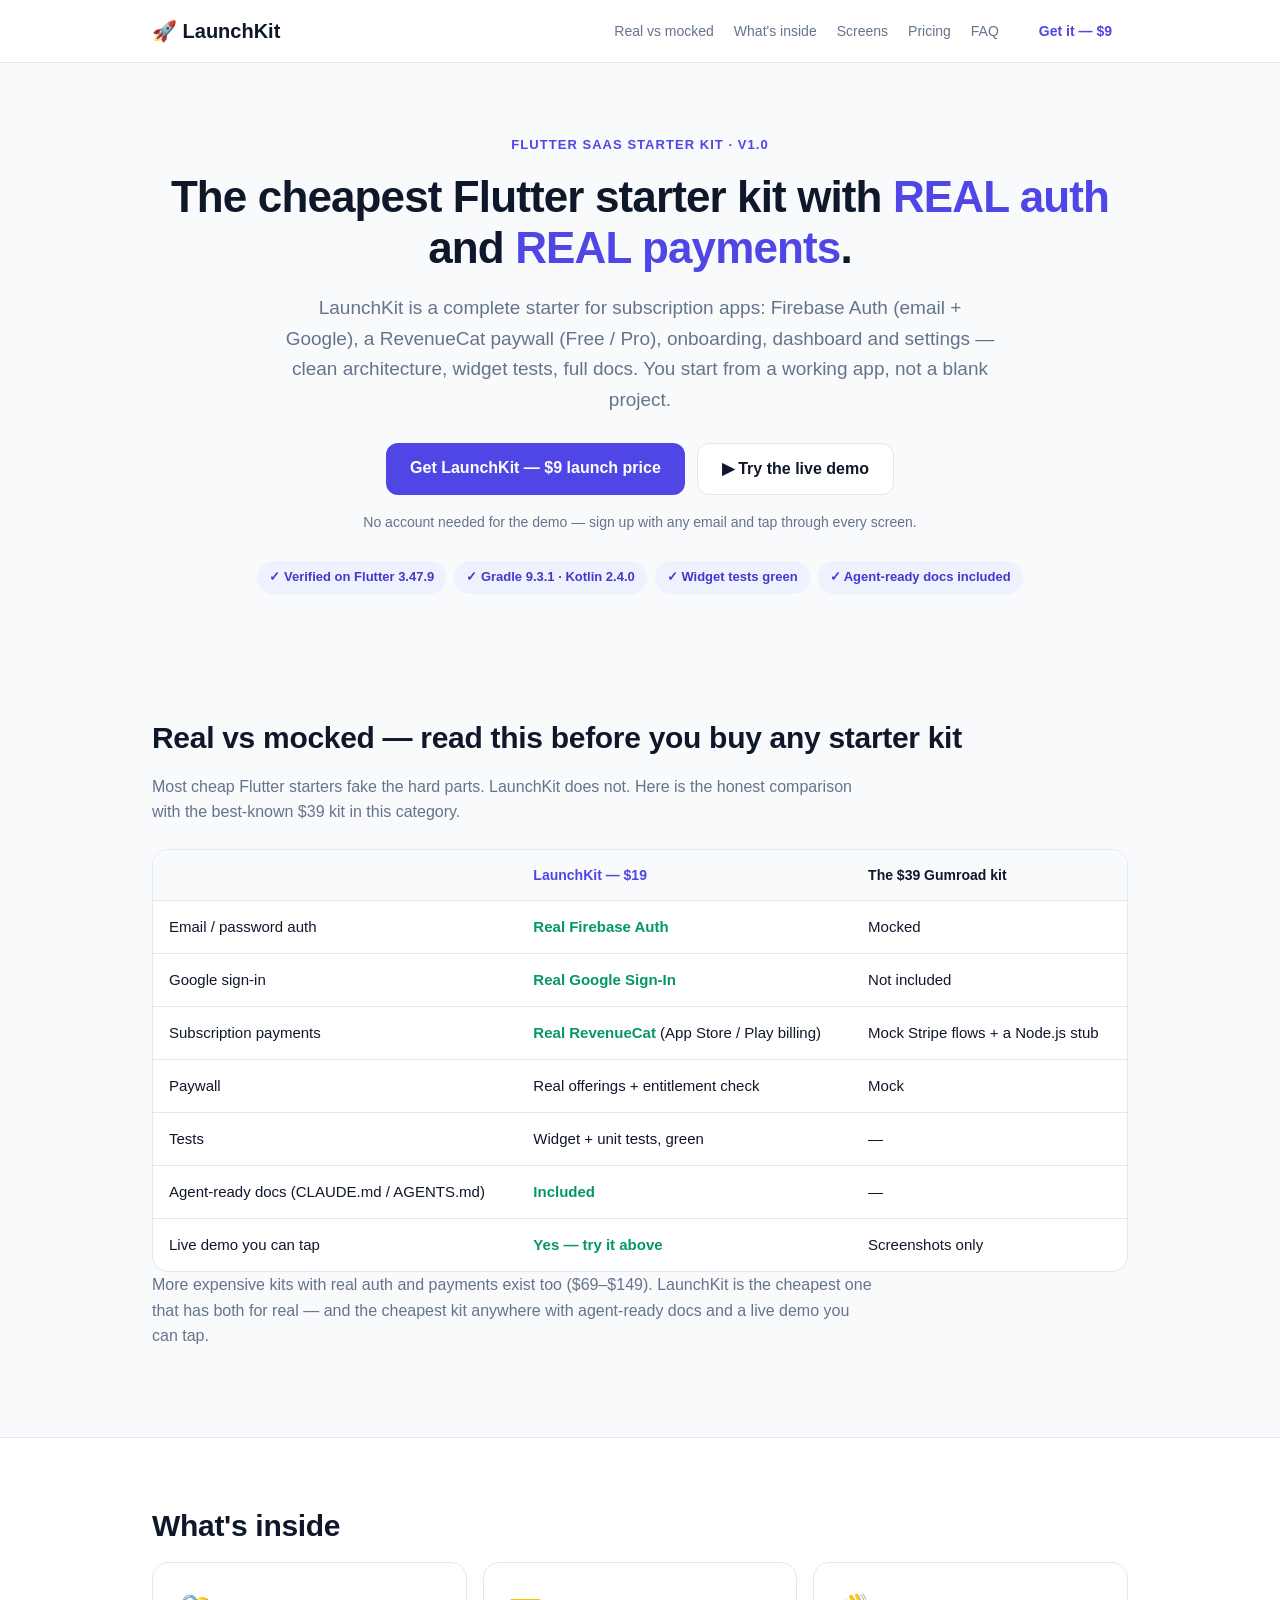
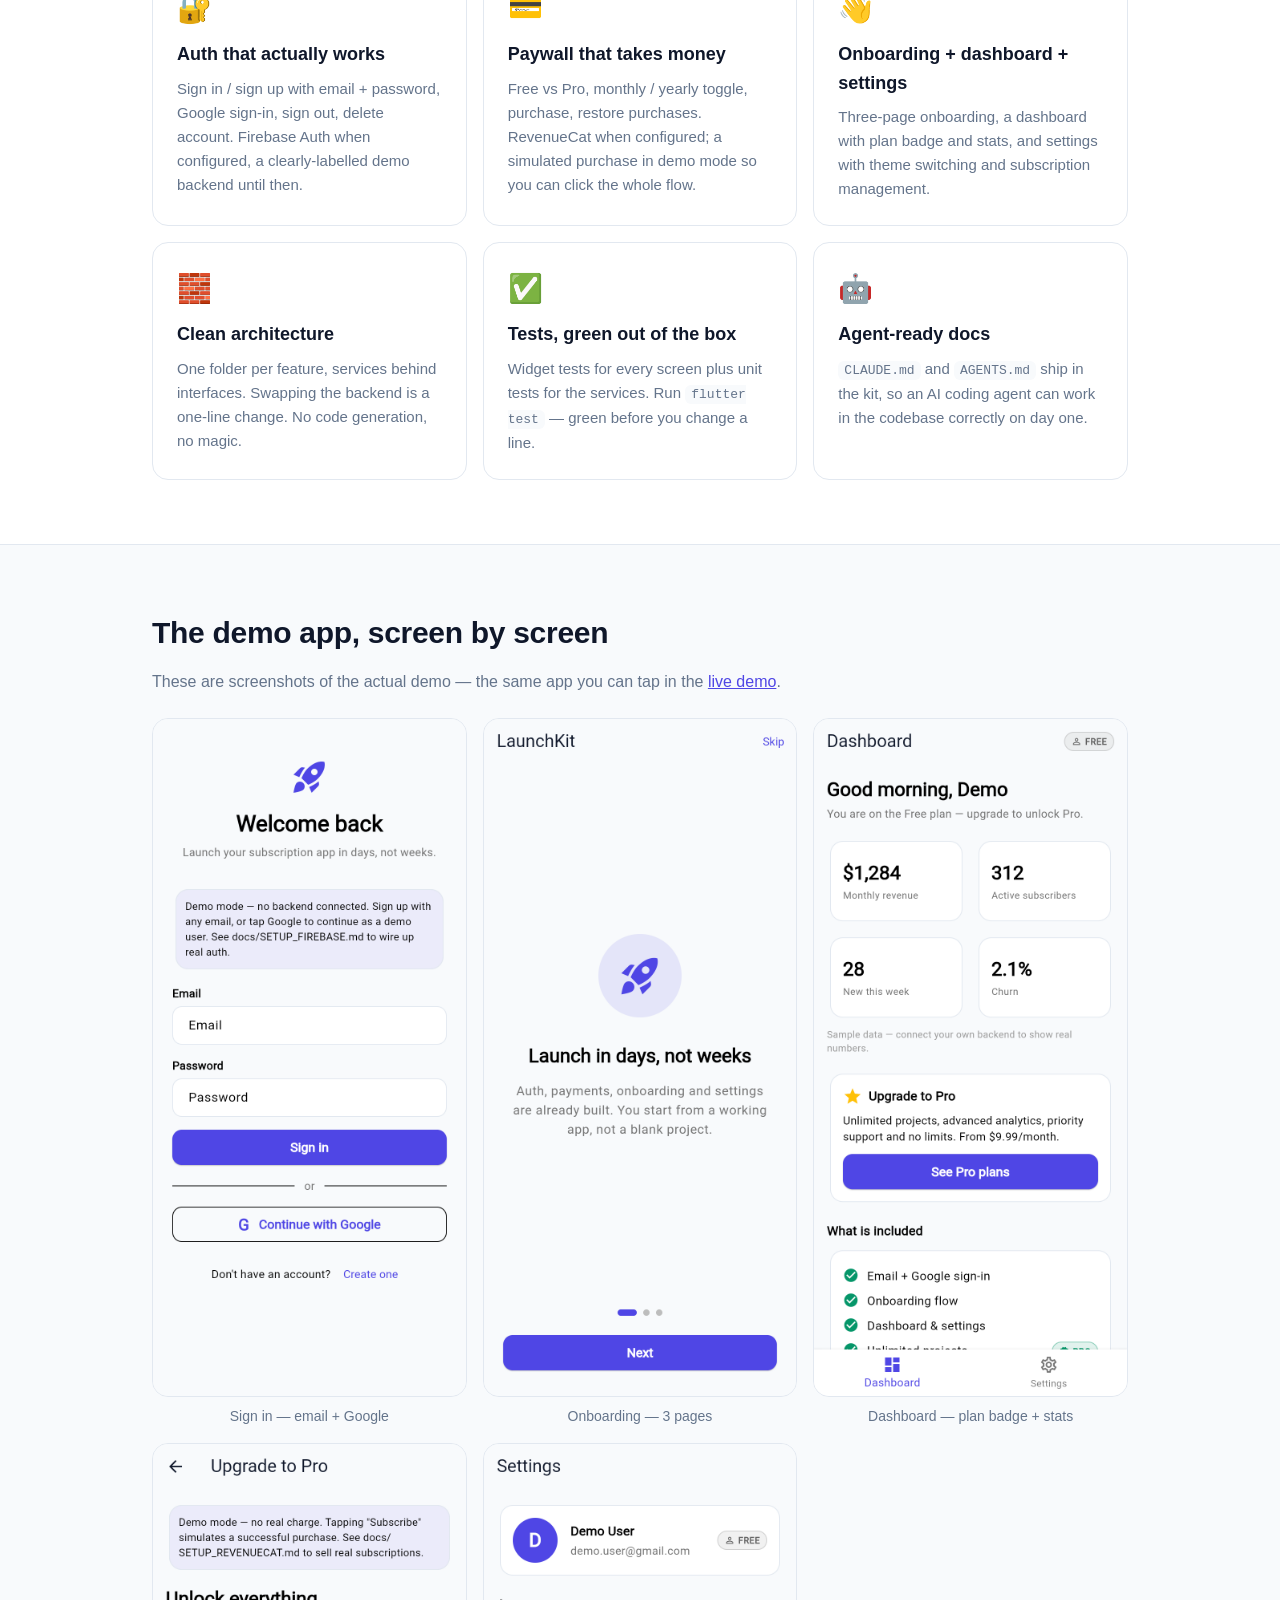
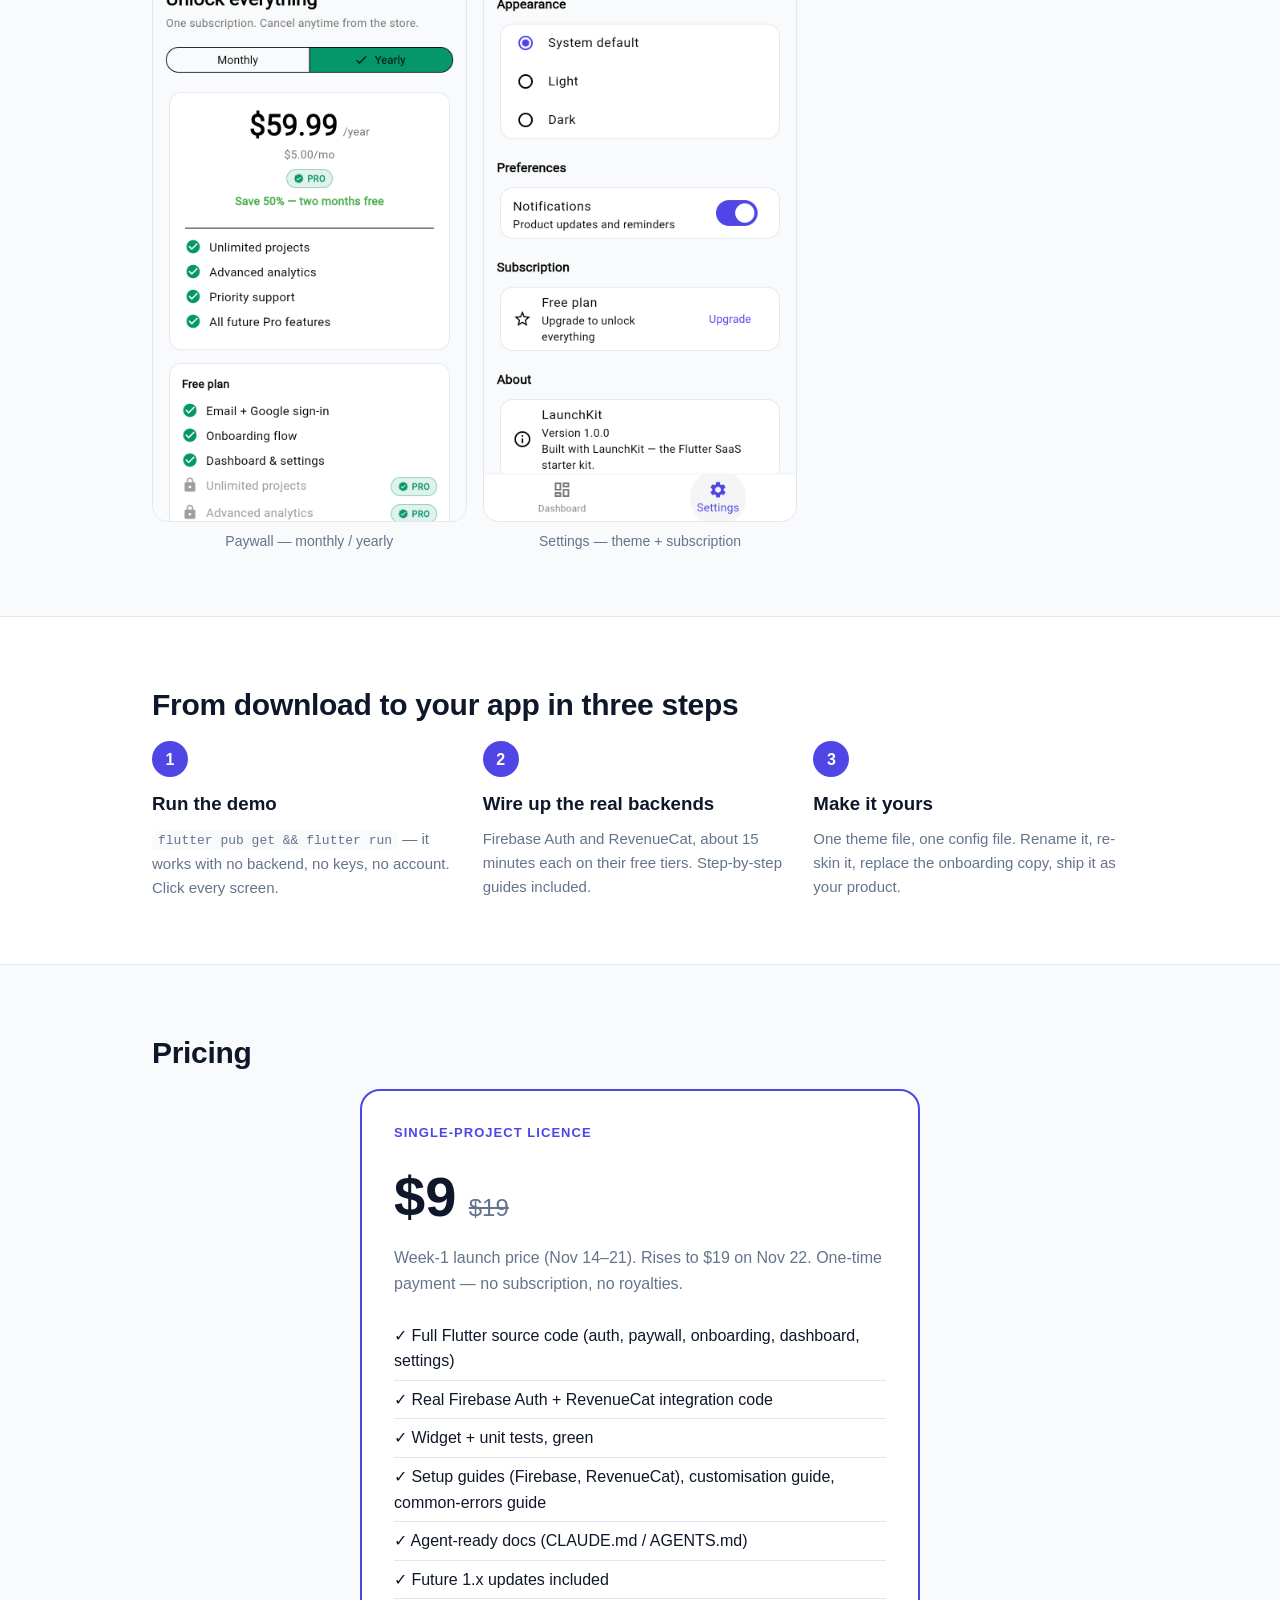
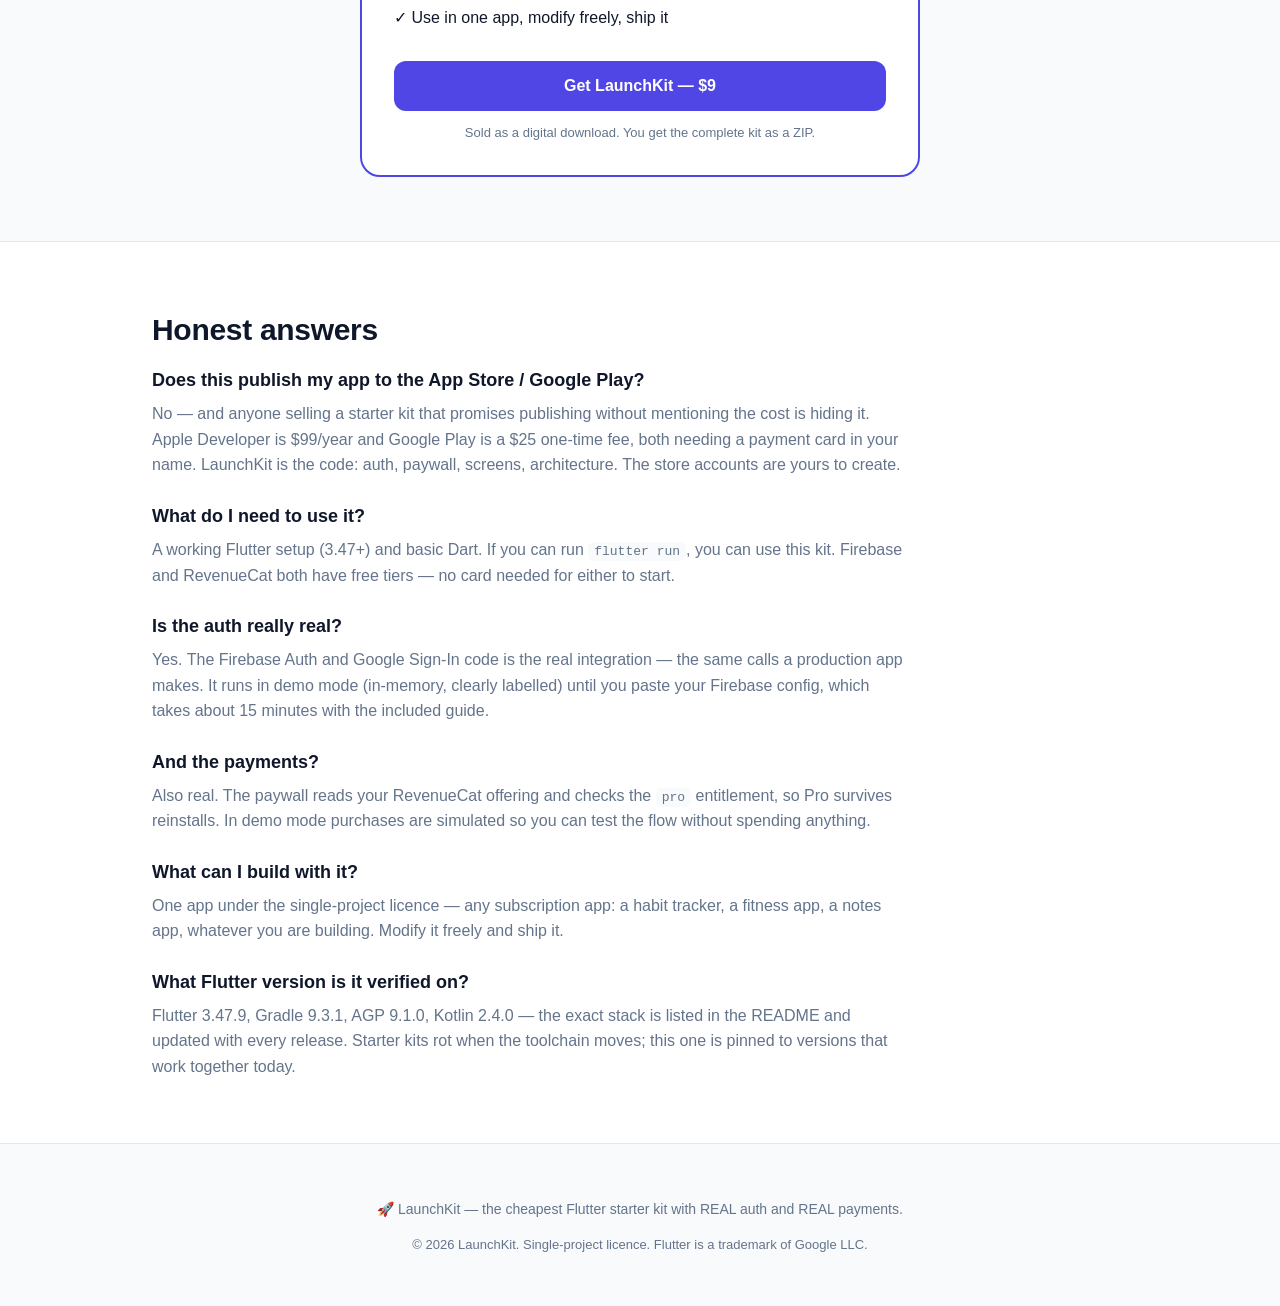
==== index.html @ 532df28a "LaunchKit landing + live web demo (v1.0.0, $9 launch week)" ====
<!DOCTYPE html>
<html lang="en">
<head>
<meta charset="UTF-8">
<meta name="viewport" content="width=device-width, initial-scale=1.0">
<title>LaunchKit — The cheapest Flutter starter kit with REAL auth and REAL payments</title>
<meta name="description" content="LaunchKit is a complete Flutter starter kit for subscription apps: real Firebase Auth, real RevenueCat paywall, onboarding, dashboard, settings. $19 one-time, $9 launch week (Nov 14–21). Try the live demo before you buy.">
<link rel="stylesheet" href="styles.css">
</head>
<body>

<header class="nav">
  <div class="container nav-inner">
    <a class="logo" href="#">🚀 LaunchKit</a>
    <nav>
      <a href="#compare">Real vs mocked</a>
      <a href="#inside">What's inside</a>
      <a href="#screens">Screens</a>
      <a href="#pricing">Pricing</a>
      <a href="#faq">FAQ</a>
    </nav>
    <a class="btn btn-small" href="#pricing">Get it — $9</a>
  </div>
</header>

<section class="hero">
  <div class="container">
    <p class="eyebrow">Flutter SaaS starter kit · v1.0</p>
    <h1>The cheapest Flutter starter kit with <span>REAL auth</span> and <span>REAL payments</span>.</h1>
    <p class="lede">LaunchKit is a complete starter for subscription apps: Firebase Auth
    (email + Google), a RevenueCat paywall (Free / Pro), onboarding, dashboard
    and settings — clean architecture, widget tests, full docs. You start from
    a working app, not a blank project.</p>
    <div class="cta-row">
      <!-- TODO: replace the Buy href with the Payhip product URL once the listing is live (Ron's 10-minute gate). -->
      <a class="btn btn-primary" href="#pricing">Get LaunchKit — $9 launch price</a>
      <a class="btn btn-secondary" href="demo/" target="_blank" rel="noopener">▶ Try the live demo</a>
    </div>
    <p class="hero-note">No account needed for the demo — sign up with any email and tap through every screen.</p>
    <div class="badges">
      <span>✓ Verified on Flutter 3.47.9</span>
      <span>✓ Gradle 9.3.1 · Kotlin 2.4.0</span>
      <span>✓ Widget tests green</span>
      <span>✓ Agent-ready docs included</span>
    </div>
  </div>
</section>

<section id="compare" class="section">
  <div class="container">
    <h2>Real vs mocked — read this before you buy any starter kit</h2>
    <p class="section-sub">Most cheap Flutter starters fake the hard parts. LaunchKit does not.
    Here is the honest comparison with the best-known $39 kit in this category.</p>
    <div class="table-wrap">
      <table>
        <thead>
          <tr><th></th><th>LaunchKit — $19</th><th>The $39 Gumroad kit</th></tr>
        </thead>
        <tbody>
          <tr><td>Email / password auth</td><td><strong>Real Firebase Auth</strong></td><td>Mocked</td></tr>
          <tr><td>Google sign-in</td><td><strong>Real Google Sign-In</strong></td><td>Not included</td></tr>
          <tr><td>Subscription payments</td><td><strong>Real RevenueCat</strong> (App Store / Play billing)</td><td>Mock Stripe flows + a Node.js stub</td></tr>
          <tr><td>Paywall</td><td>Real offerings + entitlement check</td><td>Mock</td></tr>
          <tr><td>Tests</td><td>Widget + unit tests, green</td><td>—</td></tr>
          <tr><td>Agent-ready docs (CLAUDE.md / AGENTS.md)</td><td><strong>Included</strong></td><td>—</td></tr>
          <tr><td>Live demo you can tap</td><td><strong>Yes — try it above</strong></td><td>Screenshots only</td></tr>
        </tbody>
      </table>
    </div>
    <p class="section-sub">More expensive kits with real auth and payments exist too ($69–$149).
    LaunchKit is the cheapest one that has both for real — and the cheapest
    kit anywhere with agent-ready docs and a live demo you can tap.</p>
  </div>
</section>

<section id="inside" class="section section-alt">
  <div class="container">
    <h2>What's inside</h2>
    <div class="grid">
      <div class="card">
        <div class="card-icon">🔐</div>
        <h3>Auth that actually works</h3>
        <p>Sign in / sign up with email + password, Google sign-in, sign out,
        delete account. Firebase Auth when configured, a clearly-labelled demo
        backend until then.</p>
      </div>
      <div class="card">
        <div class="card-icon">💳</div>
        <h3>Paywall that takes money</h3>
        <p>Free vs Pro, monthly / yearly toggle, purchase, restore purchases.
        RevenueCat when configured; a simulated purchase in demo mode so you
        can click the whole flow.</p>
      </div>
      <div class="card">
        <div class="card-icon">👋</div>
        <h3>Onboarding + dashboard + settings</h3>
        <p>Three-page onboarding, a dashboard with plan badge and stats, and
        settings with theme switching and subscription management.</p>
      </div>
      <div class="card">
        <div class="card-icon">🧱</div>
        <h3>Clean architecture</h3>
        <p>One folder per feature, services behind interfaces. Swapping the
        backend is a one-line change. No code generation, no magic.</p>
      </div>
      <div class="card">
        <div class="card-icon">✅</div>
        <h3>Tests, green out of the box</h3>
        <p>Widget tests for every screen plus unit tests for the services.
        Run <code>flutter test</code> — green before you change a line.</p>
      </div>
      <div class="card">
        <div class="card-icon">🤖</div>
        <h3>Agent-ready docs</h3>
        <p><code>CLAUDE.md</code> and <code>AGENTS.md</code> ship in the kit,
        so an AI coding agent can work in the codebase correctly on day one.</p>
      </div>
    </div>
  </div>
</section>

<section id="screens" class="section">
  <div class="container">
    <h2>The demo app, screen by screen</h2>
    <p class="section-sub">These are screenshots of the actual demo — the same app you can
    tap in the <a href="demo/" target="_blank" rel="noopener">live demo</a>.</p>
    <div class="shots">
      <figure>
        <img src="assets/shot-signin.png" alt="Sign-in screen">
        <figcaption>Sign in — email + Google</figcaption>
      </figure>
      <figure>
        <img src="assets/shot-onboarding.png" alt="Onboarding screen">
        <figcaption>Onboarding — 3 pages</figcaption>
      </figure>
      <figure>
        <img src="assets/shot-dashboard.png" alt="Dashboard screen">
        <figcaption>Dashboard — plan badge + stats</figcaption>
      </figure>
      <figure>
        <img src="assets/shot-paywall.png" alt="Paywall screen">
        <figcaption>Paywall — monthly / yearly</figcaption>
      </figure>
      <figure>
        <img src="assets/shot-settings.png" alt="Settings screen">
        <figcaption>Settings — theme + subscription</figcaption>
      </figure>
    </div>
  </div>
</section>

<section class="section section-alt">
  <div class="container">
    <h2>From download to your app in three steps</h2>
    <div class="steps">
      <div class="step"><span class="step-num">1</span><h3>Run the demo</h3>
        <p><code>flutter pub get && flutter run</code> — it works with no
        backend, no keys, no account. Click every screen.</p></div>
      <div class="step"><span class="step-num">2</span><h3>Wire up the real backends</h3>
        <p>Firebase Auth and RevenueCat, about 15 minutes each on their free
        tiers. Step-by-step guides included.</p></div>
      <div class="step"><span class="step-num">3</span><h3>Make it yours</h3>
        <p>One theme file, one config file. Rename it, re-skin it, replace
        the onboarding copy, ship it as your product.</p></div>
    </div>
  </div>
</section>

<section id="pricing" class="section">
  <div class="container">
    <h2>Pricing</h2>
    <div class="price-card">
      <p class="price-eyebrow">Single-project licence</p>
      <p class="price"><span class="price-now">$9</span> <span class="price-was">$19</span></p>
      <p class="price-note">Week-1 launch price (Nov 14–21). Rises to $19 on Nov 22. One-time payment — no subscription, no royalties.</p>
      <ul>
        <li>✓ Full Flutter source code (auth, paywall, onboarding, dashboard, settings)</li>
        <li>✓ Real Firebase Auth + RevenueCat integration code</li>
        <li>✓ Widget + unit tests, green</li>
        <li>✓ Setup guides (Firebase, RevenueCat), customisation guide, common-errors guide</li>
        <li>✓ Agent-ready docs (CLAUDE.md / AGENTS.md)</li>
        <li>✓ Future 1.x updates included</li>
        <li>✓ Use in one app, modify freely, ship it</li>
      </ul>
      <!-- TODO: replace the Buy href with the Payhip product URL once the listing is live. -->
      <a class="btn btn-primary btn-block" href="#">Get LaunchKit — $9</a>
      <p class="price-fine">Sold as a digital download. You get the complete kit as a ZIP.</p>
    </div>
  </div>
</section>

<section id="faq" class="section section-alt">
  <div class="container">
    <h2>Honest answers</h2>
    <div class="faq">
      <h3>Does this publish my app to the App Store / Google Play?</h3>
      <p>No — and anyone selling a starter kit that promises publishing without
      mentioning the cost is hiding it. Apple Developer is $99/year and Google
      Play is a $25 one-time fee, both needing a payment card in your name.
      LaunchKit is the code: auth, paywall, screens, architecture. The store
      accounts are yours to create.</p>
      <h3>What do I need to use it?</h3>
      <p>A working Flutter setup (3.47+) and basic Dart. If you can run
      <code>flutter run</code>, you can use this kit. Firebase and RevenueCat
      both have free tiers — no card needed for either to start.</p>
      <h3>Is the auth really real?</h3>
      <p>Yes. The Firebase Auth and Google Sign-In code is the real
      integration — the same calls a production app makes. It runs in demo
      mode (in-memory, clearly labelled) until you paste your Firebase config,
      which takes about 15 minutes with the included guide.</p>
      <h3>And the payments?</h3>
      <p>Also real. The paywall reads your RevenueCat offering and checks the
      <code>pro</code> entitlement, so Pro survives reinstalls. In demo mode
      purchases are simulated so you can test the flow without spending anything.</p>
      <h3>What can I build with it?</h3>
      <p>One app under the single-project licence — any subscription app:
      a habit tracker, a fitness app, a notes app, whatever you are building.
      Modify it freely and ship it.</p>
      <h3>What Flutter version is it verified on?</h3>
      <p>Flutter 3.47.9, Gradle 9.3.1, AGP 9.1.0, Kotlin 2.4.0 — the exact
      stack is listed in the README and updated with every release. Starter
      kits rot when the toolchain moves; this one is pinned to versions that
      work together today.</p>
    </div>
  </div>
</section>

<footer>
  <div class="container">
    <p>🚀 LaunchKit — the cheapest Flutter starter kit with REAL auth and REAL payments.</p>
    <p class="fine">© 2026 LaunchKit. Single-project licence. Flutter is a trademark of Google LLC.</p>
  </div>
</footer>

</body>
</html>
---- styles.css ----
/* LaunchKit landing page — same brand as the kit: indigo #4F46E5 on light #F8FAFC. */
:root {
  --brand: #4f46e5;
  --brand-dark: #4338ca;
  --ink: #0f172a;
  --muted: #64748b;
  --bg: #f8fafc;
  --card: #ffffff;
  --line: #e2e8f0;
  --green: #059669;
}

* { box-sizing: border-box; }

body {
  margin: 0;
  font-family: -apple-system, BlinkMacSystemFont, "Segoe UI", Roboto, Helvetica, Arial, sans-serif;
  color: var(--ink);
  background: var(--bg);
  line-height: 1.6;
}

.container { max-width: 1024px; margin: 0 auto; padding: 0 24px; }

a { color: var(--brand); }

/* Nav */
.nav {
  position: sticky; top: 0; z-index: 10;
  background: rgba(255, 255, 255, 0.95);
  border-bottom: 1px solid var(--line);
  backdrop-filter: blur(6px);
}
.nav-inner {
  display: flex; align-items: center; gap: 24px;
  padding-top: 12px; padding-bottom: 12px;
}
.logo { font-size: 20px; font-weight: 800; color: var(--ink); text-decoration: none; }
.nav nav { display: flex; gap: 20px; margin-left: auto; }
.nav nav a { color: var(--muted); text-decoration: none; font-size: 14px; }
.nav nav a:hover { color: var(--ink); }
@media (max-width: 720px) { .nav nav { display: none; } }

/* Buttons */
.btn {
  display: inline-block;
  padding: 12px 24px;
  border-radius: 12px;
  font-weight: 600;
  font-size: 16px;
  text-decoration: none;
  text-align: center;
}
.btn-small { padding: 8px 16px; font-size: 14px; }
.btn-primary { background: var(--brand); color: #fff; }
.btn-primary:hover { background: var(--brand-dark); }
.btn-secondary { background: #fff; color: var(--ink); border: 1px solid var(--line); }
.btn-secondary:hover { border-color: var(--brand); }
.btn-block { display: block; width: 100%; }

/* Hero */
.hero { padding: 72px 0 56px; text-align: center; }
.eyebrow {
  color: var(--brand); font-weight: 700; letter-spacing: 0.08em;
  text-transform: uppercase; font-size: 13px; margin: 0 0 16px;
}
.hero h1 { font-size: 44px; line-height: 1.15; margin: 0 0 20px; letter-spacing: -0.02em; }
.hero h1 span { color: var(--brand); }
.lede { font-size: 19px; color: var(--muted); max-width: 720px; margin: 0 auto 28px; }
.cta-row { display: flex; gap: 12px; justify-content: center; flex-wrap: wrap; }
.hero-note { font-size: 14px; color: var(--muted); margin: 16px 0 0; }
.badges { display: flex; gap: 8px; justify-content: center; flex-wrap: wrap; margin-top: 28px; }
.badges span {
  background: #eef2ff; color: var(--brand-dark);
  font-size: 13px; font-weight: 600;
  padding: 6px 12px; border-radius: 999px;
}
@media (max-width: 720px) { .hero h1 { font-size: 32px; } }

/* Sections */
.section { padding: 64px 0; }
.section-alt { background: #fff; border-top: 1px solid var(--line); border-bottom: 1px solid var(--line); }
.section h2 { font-size: 30px; margin: 0 0 12px; letter-spacing: -0.01em; }
.section-sub { color: var(--muted); max-width: 720px; margin: 0 0 24px; }

/* Comparison table */
.table-wrap { overflow-x: auto; border: 1px solid var(--line); border-radius: 16px; background: #fff; }
table { width: 100%; border-collapse: collapse; font-size: 15px; }
th, td { padding: 14px 16px; text-align: left; border-bottom: 1px solid var(--line); }
thead th { background: var(--bg); font-size: 14px; }
thead th:nth-child(2) { color: var(--brand); }
tbody tr:last-child td { border-bottom: none; }
td strong { color: var(--green); }

/* Feature grid */
.grid { display: grid; grid-template-columns: repeat(3, 1fr); gap: 16px; }
@media (max-width: 720px) { .grid { grid-template-columns: 1fr; } }
.card {
  background: var(--card); border: 1px solid var(--line);
  border-radius: 16px; padding: 24px;
}
.card-icon { font-size: 28px; margin-bottom: 8px; }
.card h3 { margin: 0 0 8px; font-size: 18px; }
.card p { margin: 0; color: var(--muted); font-size: 15px; }
.card code { background: var(--bg); padding: 2px 6px; border-radius: 6px; font-size: 13px; }

/* Screenshots */
.shots {
  display: grid; grid-template-columns: repeat(auto-fill, minmax(280px, 1fr));
  gap: 16px;
}
.shots figure { margin: 0; }
.shots img {
  width: 100%; border: 1px solid var(--line); border-radius: 16px;
  display: block; background: #fff;
}
.shots figcaption { text-align: center; color: var(--muted); font-size: 14px; margin-top: 8px; }

/* Steps */
.steps { display: grid; grid-template-columns: repeat(3, 1fr); gap: 16px; }
@media (max-width: 720px) { .steps { grid-template-columns: 1fr; } }
.step-num {
  display: inline-flex; align-items: center; justify-content: center;
  width: 36px; height: 36px; border-radius: 50%;
  background: var(--brand); color: #fff; font-weight: 700; margin-bottom: 12px;
}
.step h3 { margin: 0 0 8px; }
.step p { margin: 0; color: var(--muted); font-size: 15px; }
.step code { background: var(--bg); padding: 2px 6px; border-radius: 6px; font-size: 13px; }

/* Pricing */
.price-card {
  max-width: 560px; margin: 0 auto;
  background: #fff; border: 2px solid var(--brand);
  border-radius: 20px; padding: 32px;
}
.price-eyebrow { color: var(--brand); font-weight: 700; text-transform: uppercase; font-size: 13px; letter-spacing: 0.08em; margin: 0; }
.price { margin: 8px 0 4px; }
.price-now { font-size: 56px; font-weight: 800; }
.price-was { font-size: 24px; color: var(--muted); text-decoration: line-through; margin-left: 8px; }
.price-note { color: var(--muted); margin: 0 0 20px; }
.price-card ul { list-style: none; padding: 0; margin: 0 0 24px; }
.price-card li { padding: 6px 0; border-bottom: 1px solid var(--line); }
.price-card li:last-child { border-bottom: none; }
.price-fine { text-align: center; color: var(--muted); font-size: 13px; margin: 12px 0 0; }

/* FAQ */
.faq { max-width: 760px; }
.faq h3 { margin: 24px 0 6px; font-size: 18px; }
.faq h3:first-child { margin-top: 0; }
.faq p { margin: 0; color: var(--muted); }
.faq code { background: var(--bg); padding: 2px 6px; border-radius: 6px; font-size: 13px; }

/* Footer */
footer { padding: 40px 0; text-align: center; color: var(--muted); font-size: 14px; }
footer .fine { font-size: 13px; }
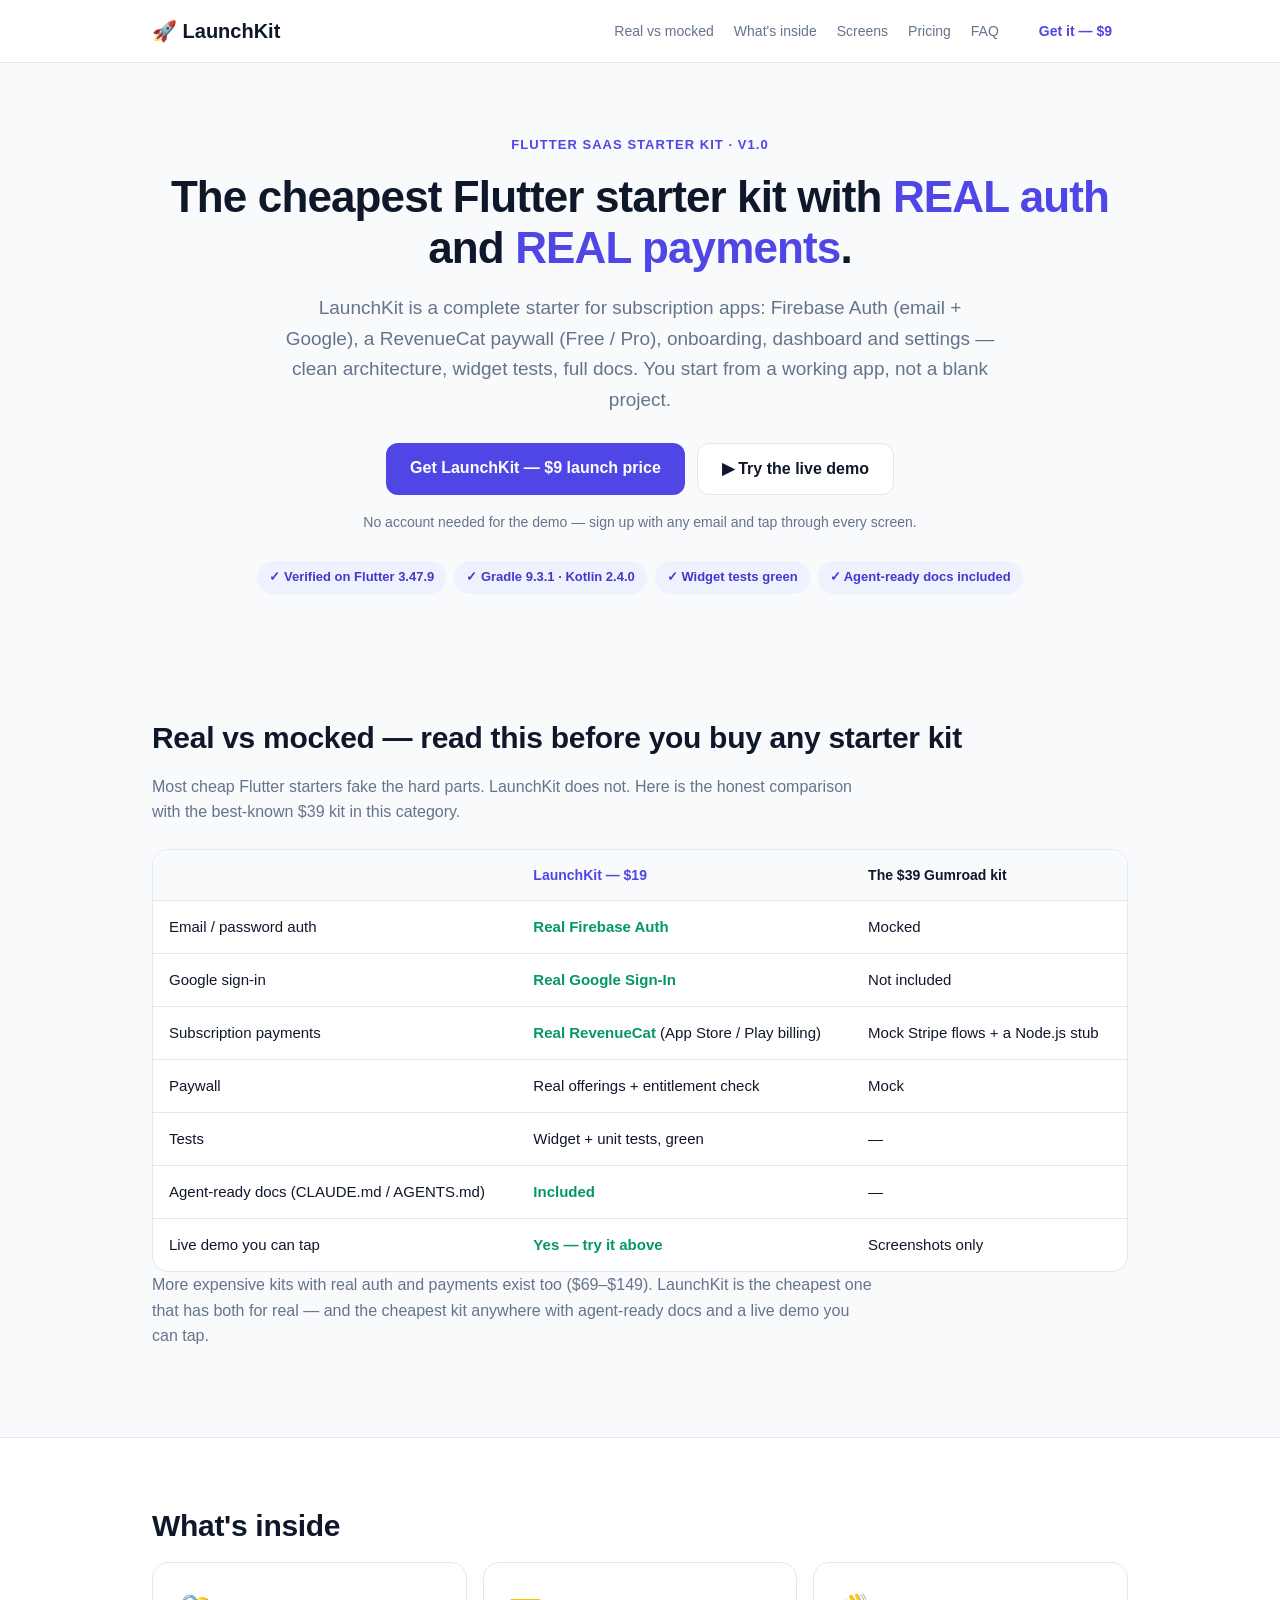
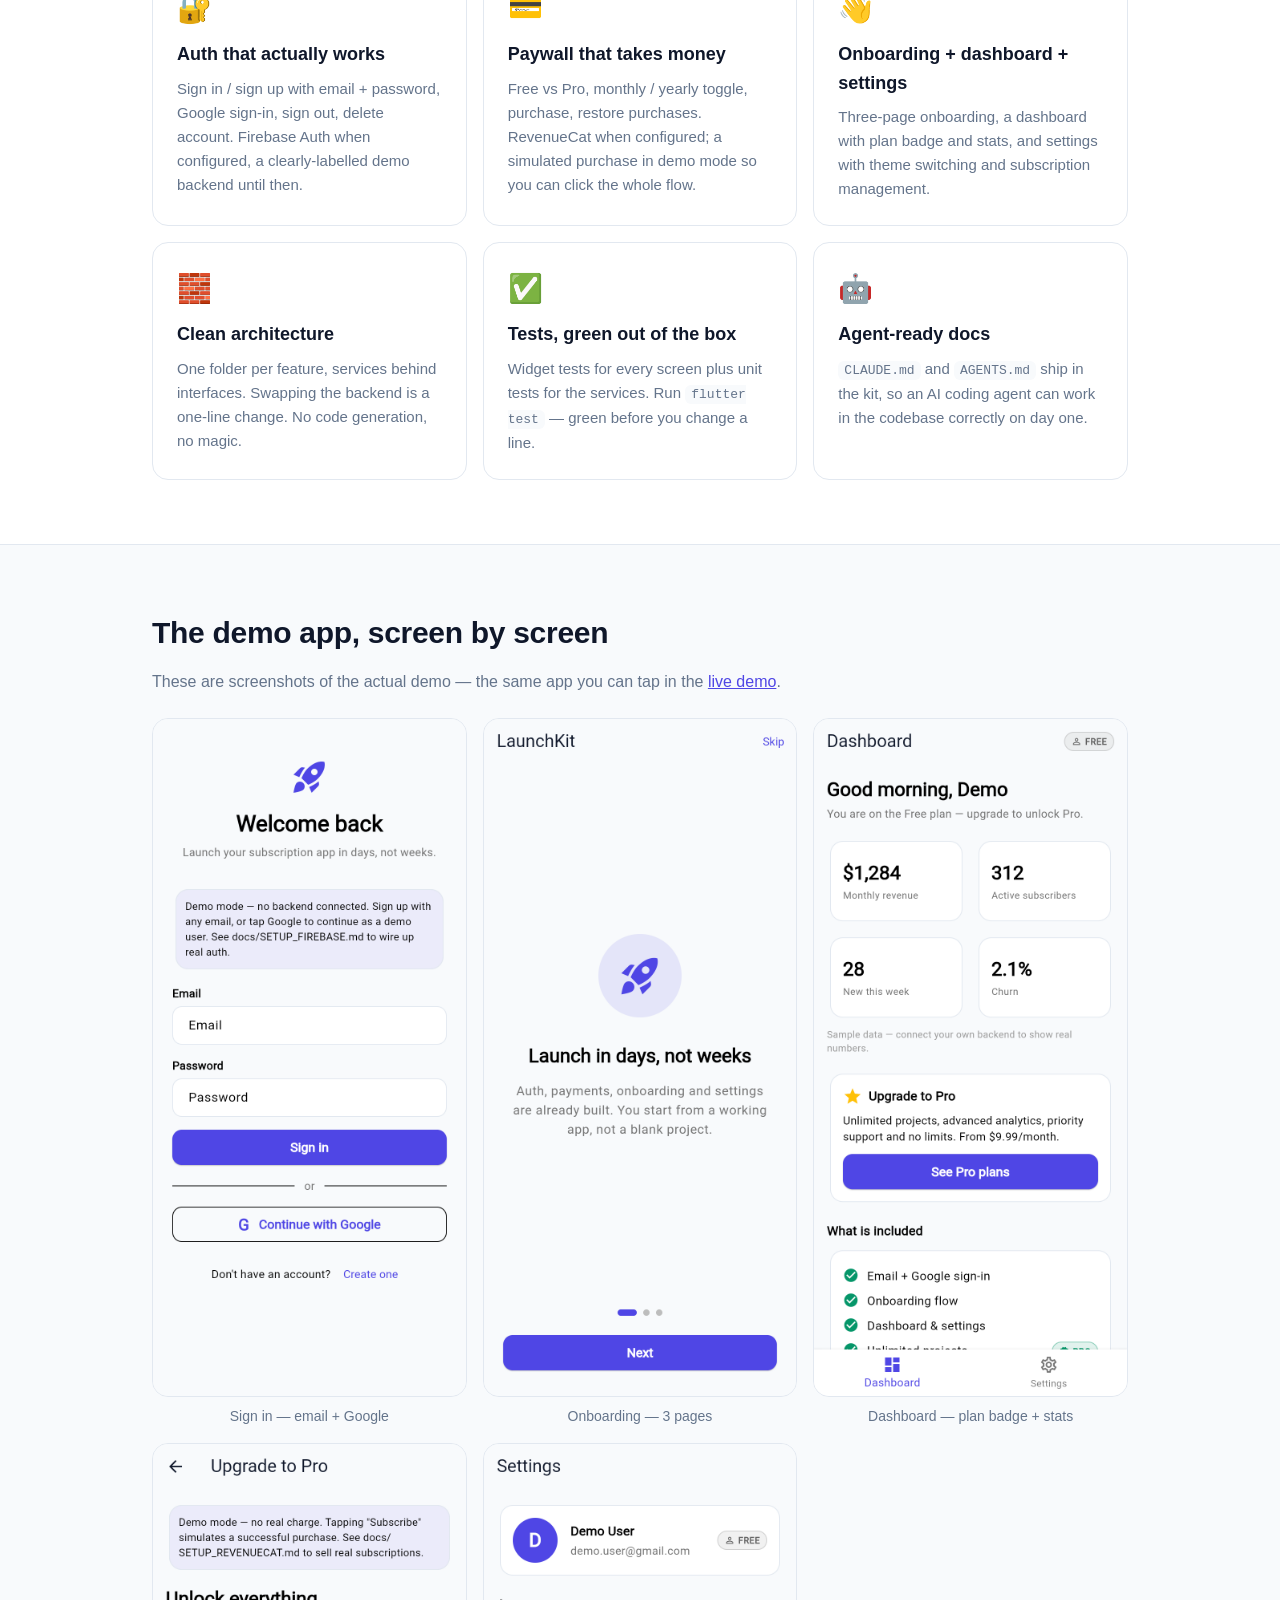
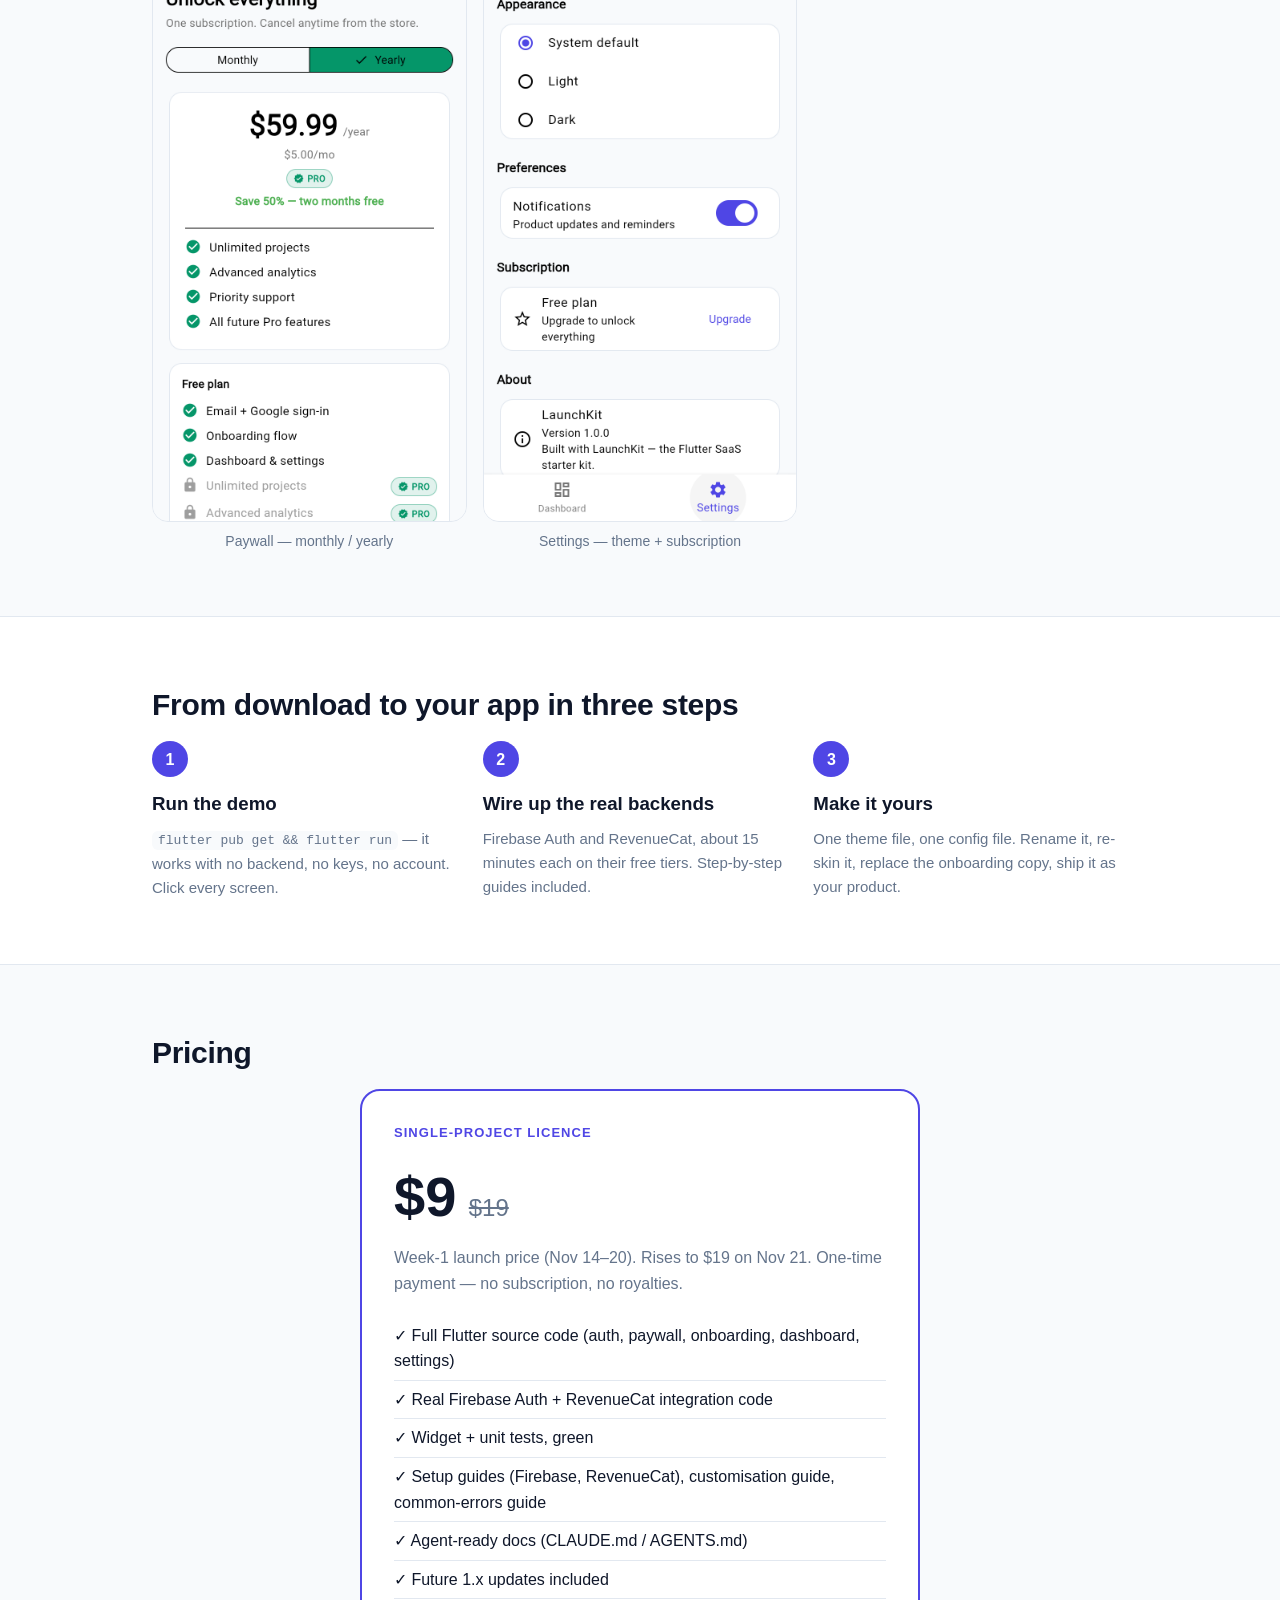
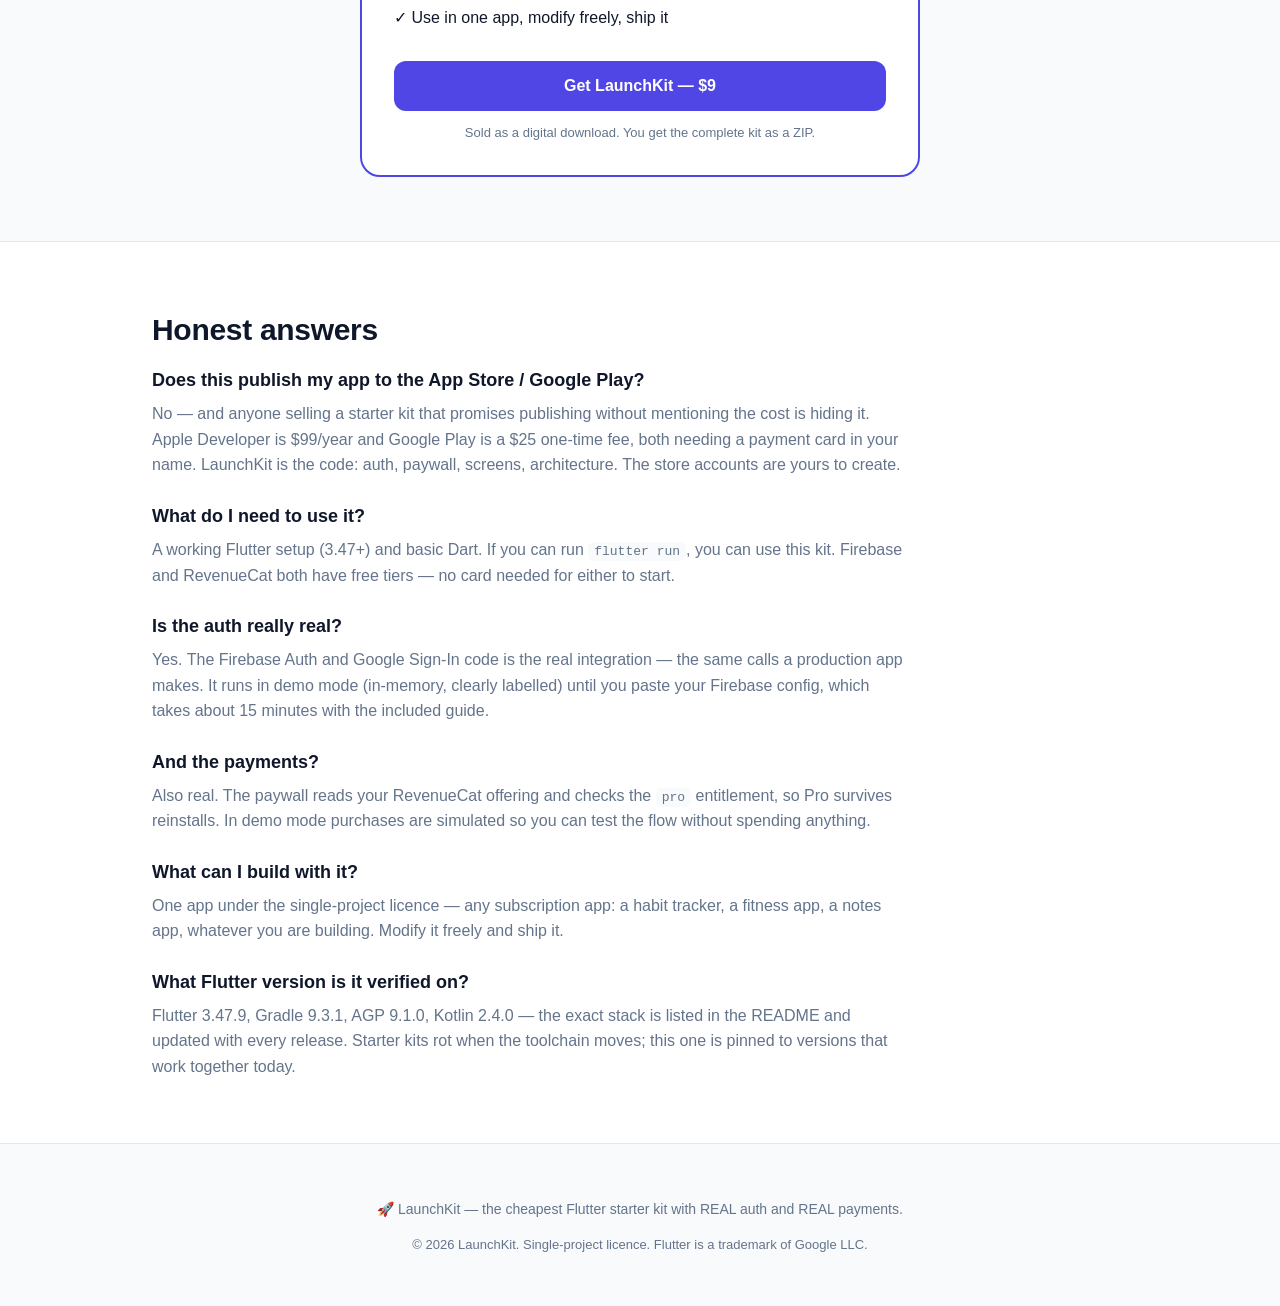
==== commit 02c5eb95: "Fix price-rise date: Nov 21 (was Nov 22) to match launch plan" ====
--- a/index.html
+++ b/index.html
@@ -172,7 +172,7 @@
     <div class="price-card">
       <p class="price-eyebrow">Single-project licence</p>
       <p class="price"><span class="price-now">$9</span> <span class="price-was">$19</span></p>
-      <p class="price-note">Week-1 launch price (Nov 14–21). Rises to $19 on Nov 22. One-time payment — no subscription, no royalties.</p>
+      <p class="price-note">Week-1 launch price (Nov 14–20). Rises to $19 on Nov 21. One-time payment — no subscription, no royalties.</p>
       <ul>
         <li>✓ Full Flutter source code (auth, paywall, onboarding, dashboard, settings)</li>
         <li>✓ Real Firebase Auth + RevenueCat integration code</li>
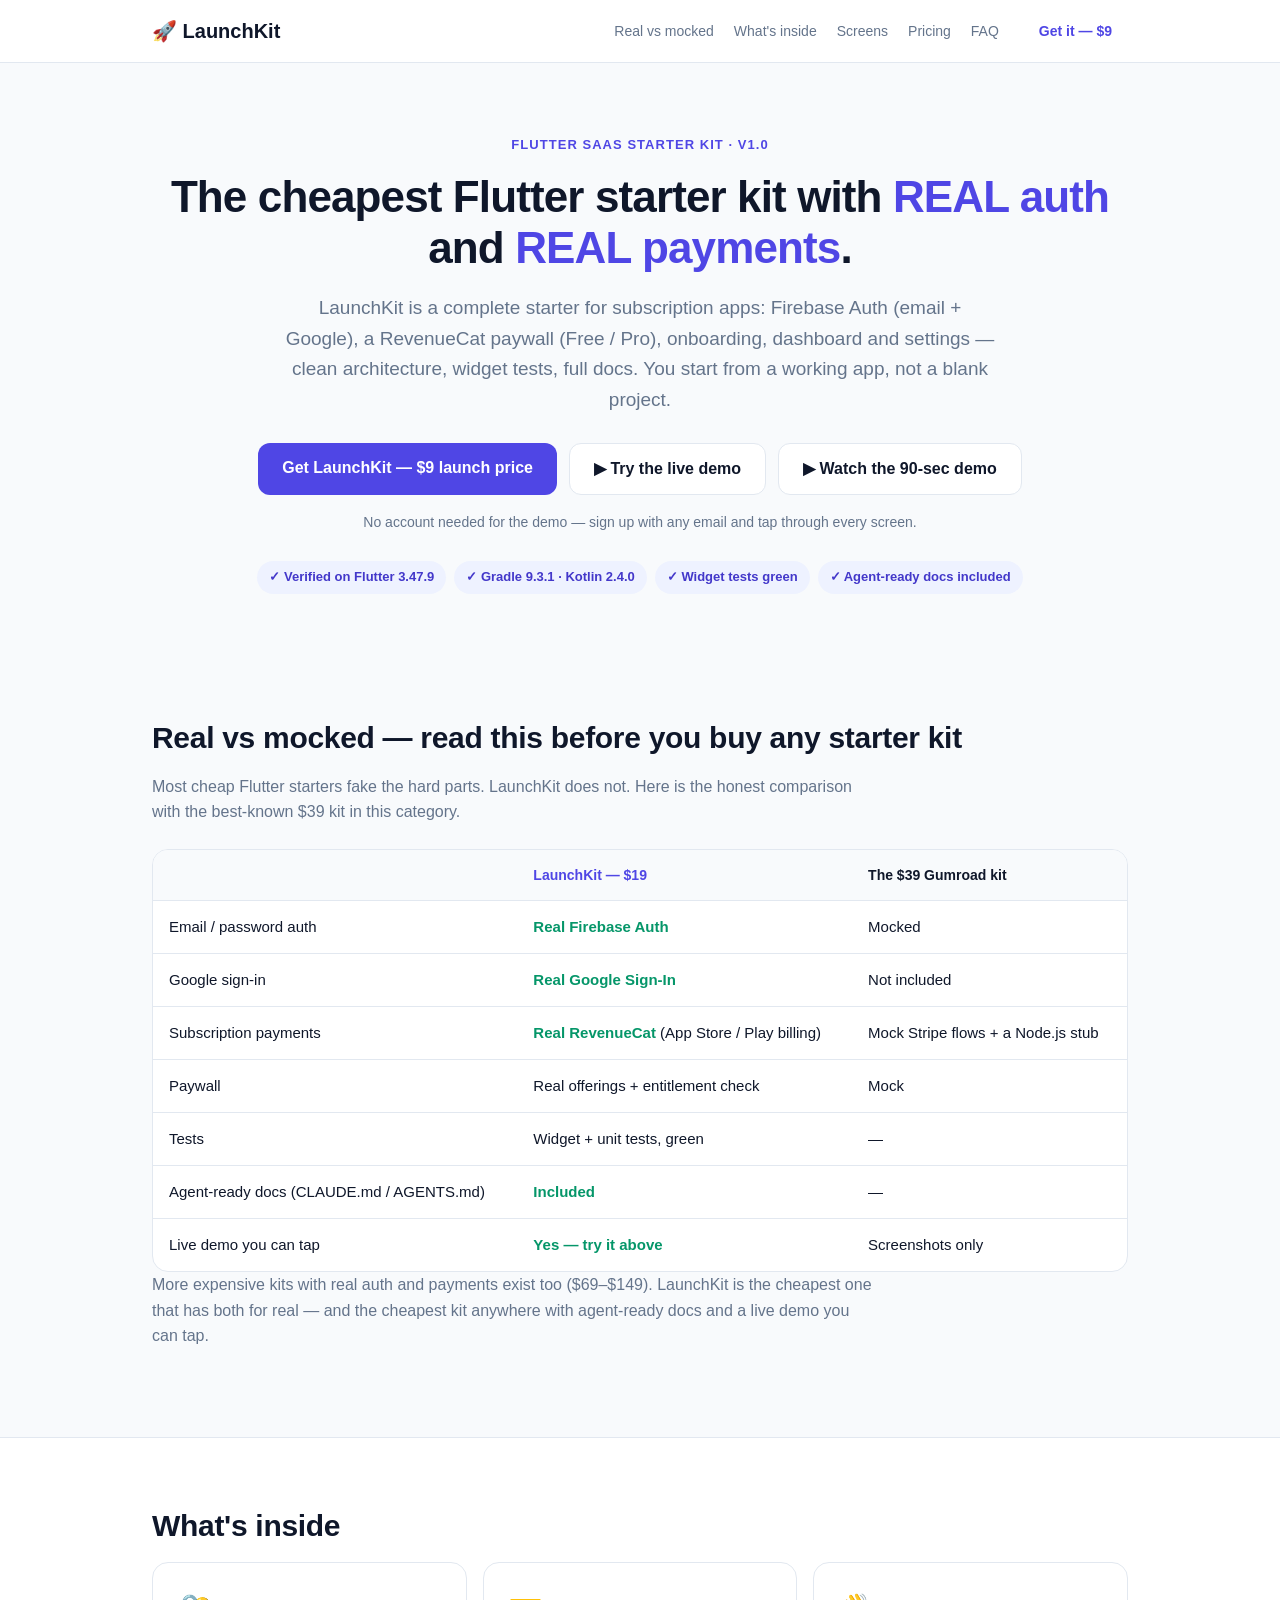
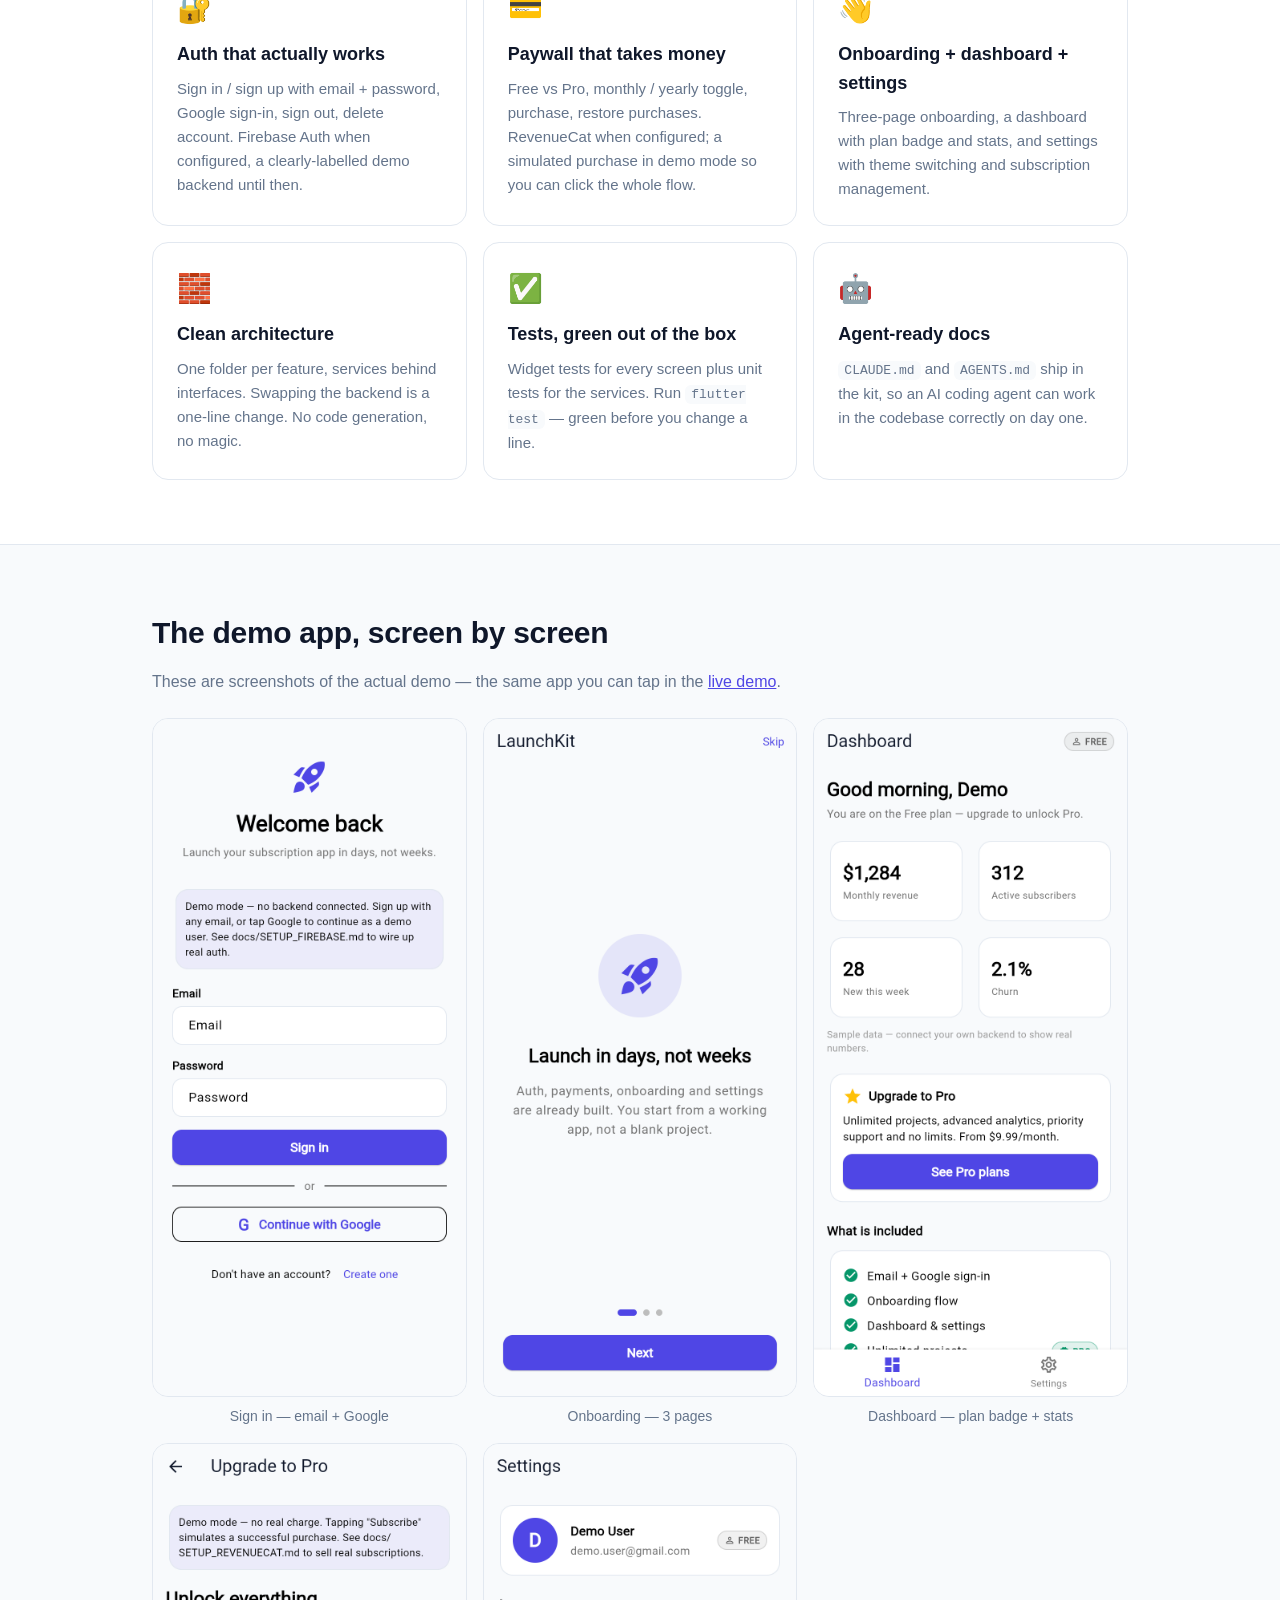
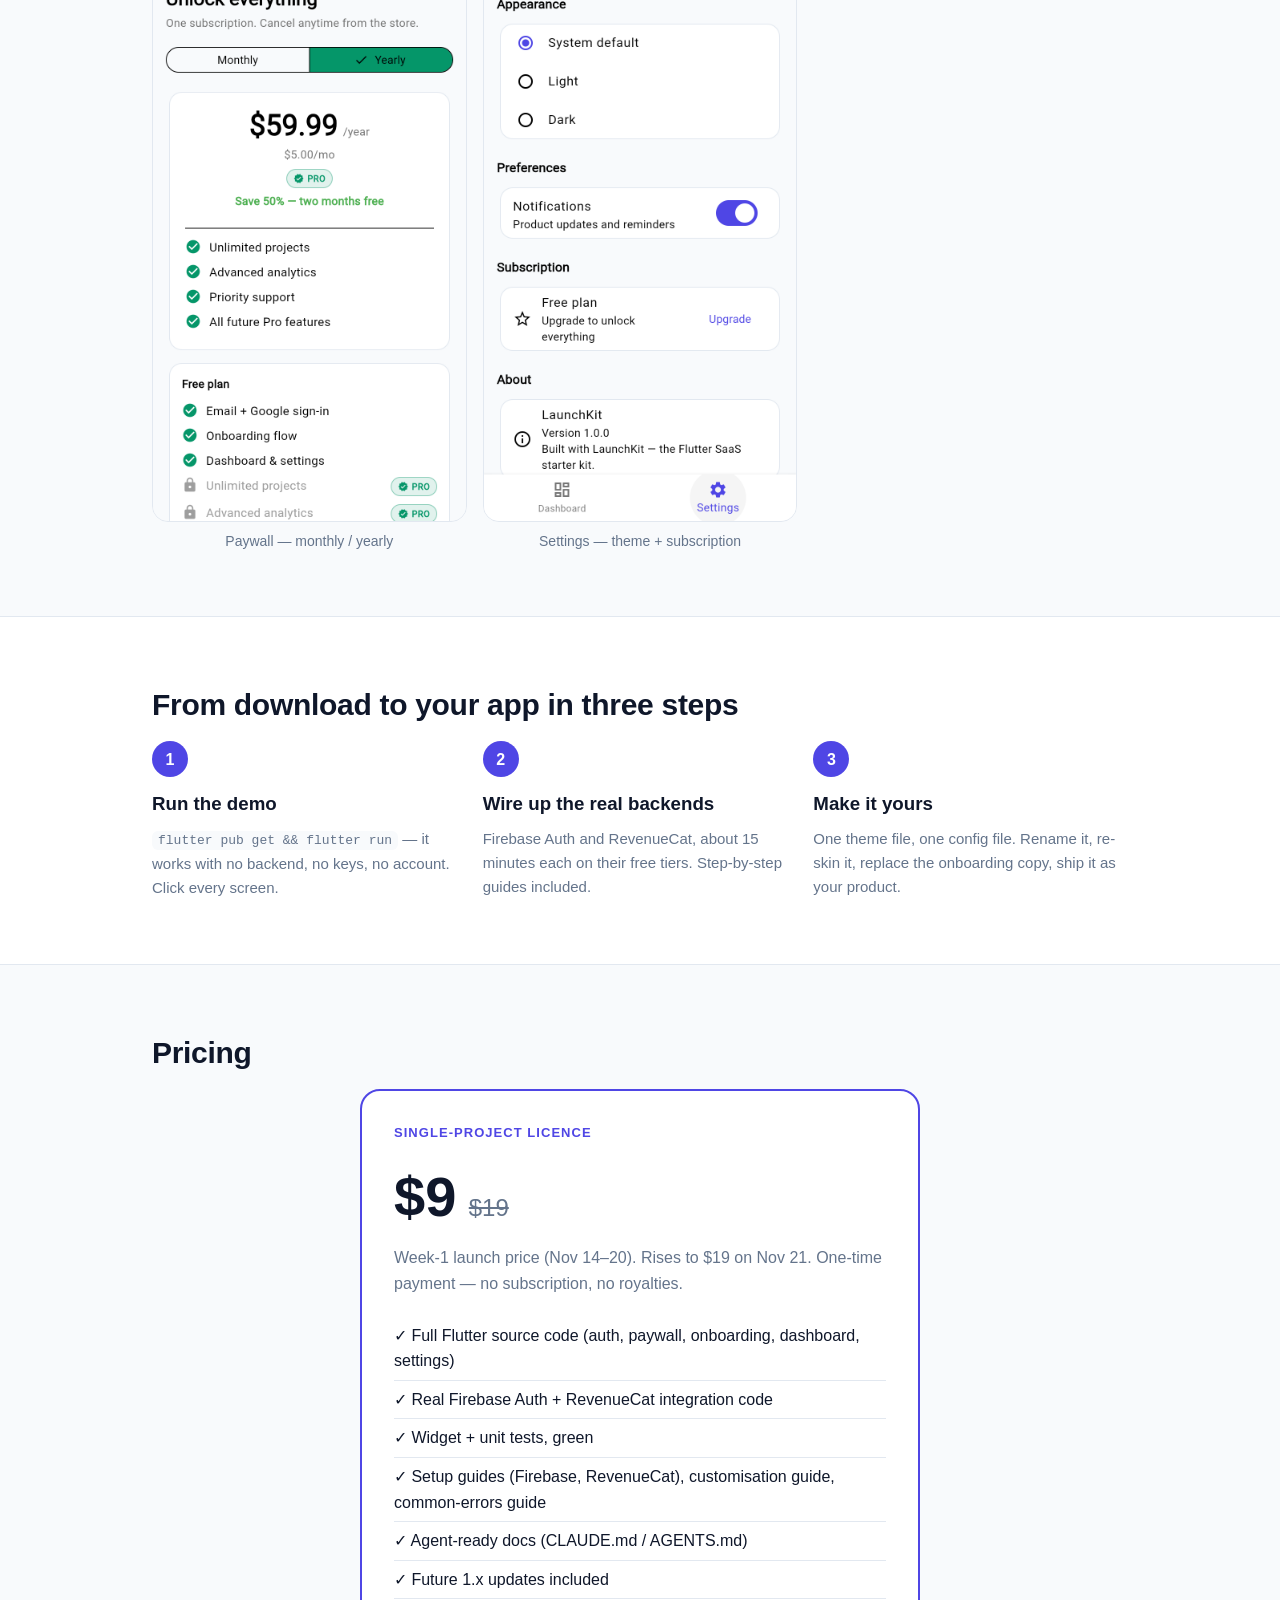
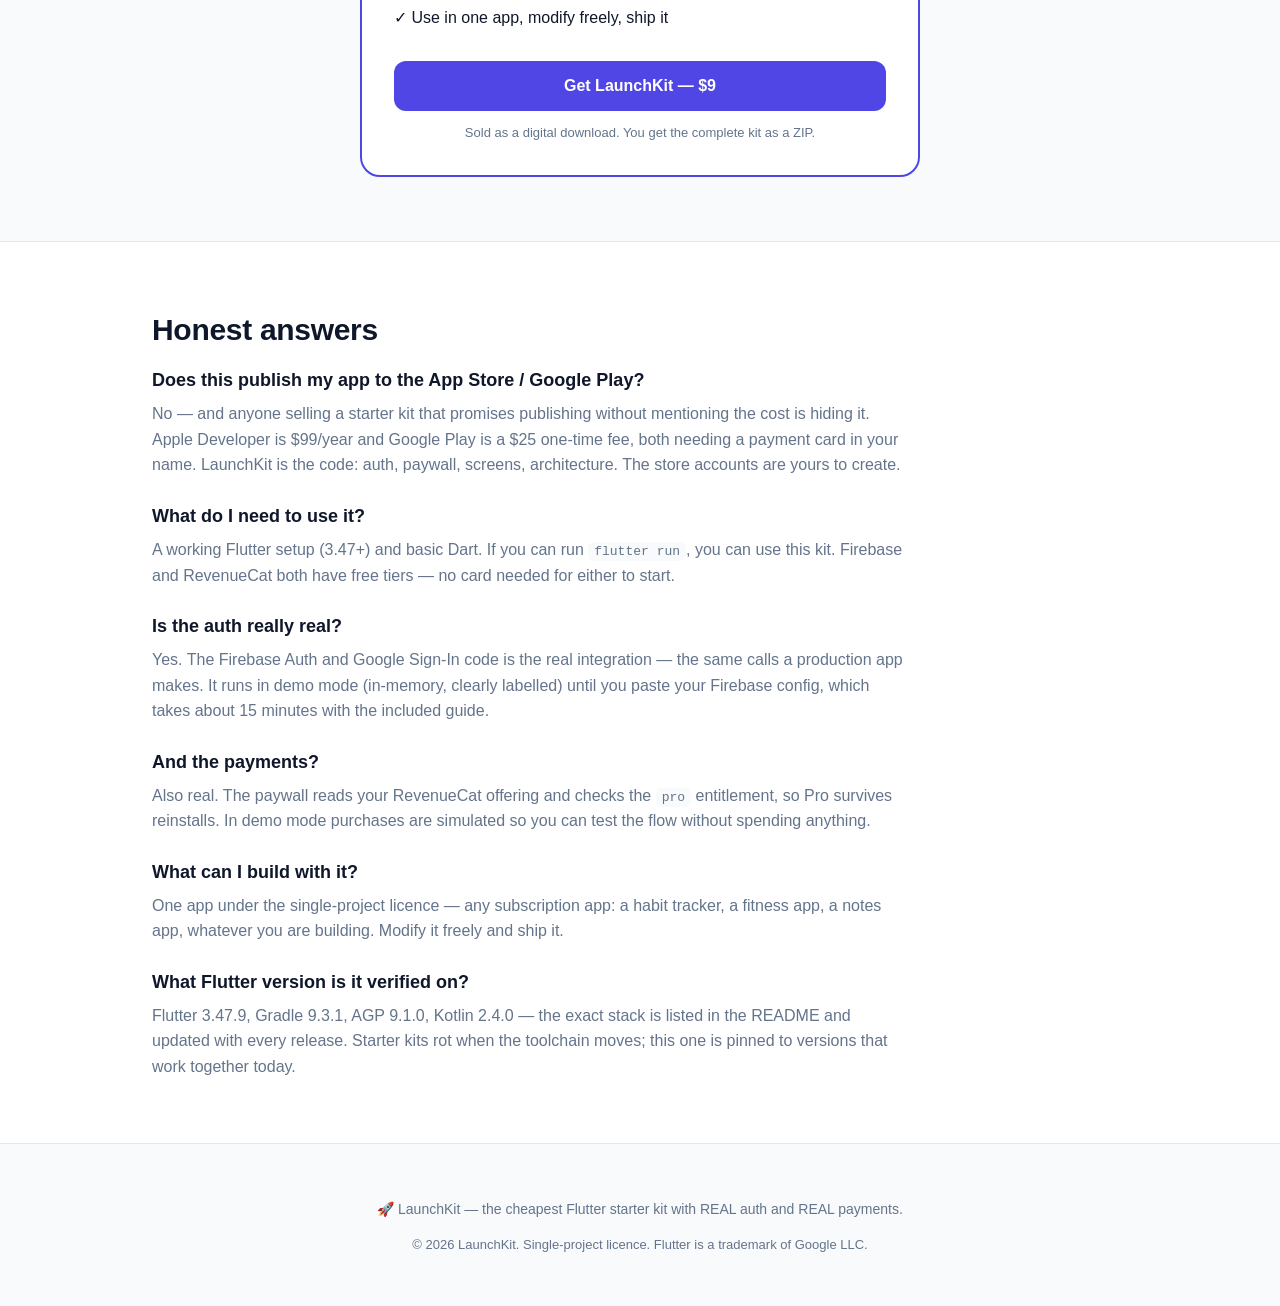
==== commit 8115b472: "Add 90-sec demo video + hero link (video/launchkit-demo-90s.mp4)" ====
--- a/index.html
+++ b/index.html
@@ -35,6 +35,7 @@
       <!-- TODO: replace the Buy href with the Payhip product URL once the listing is live (Ron's 10-minute gate). -->
       <a class="btn btn-primary" href="#pricing">Get LaunchKit — $9 launch price</a>
       <a class="btn btn-secondary" href="demo/" target="_blank" rel="noopener">▶ Try the live demo</a>
+      <a class="btn btn-secondary" href="video/launchkit-demo-90s.mp4" target="_blank" rel="noopener">▶ Watch the 90-sec demo</a>
     </div>
     <p class="hero-note">No account needed for the demo — sign up with any email and tap through every screen.</p>
     <div class="badges">
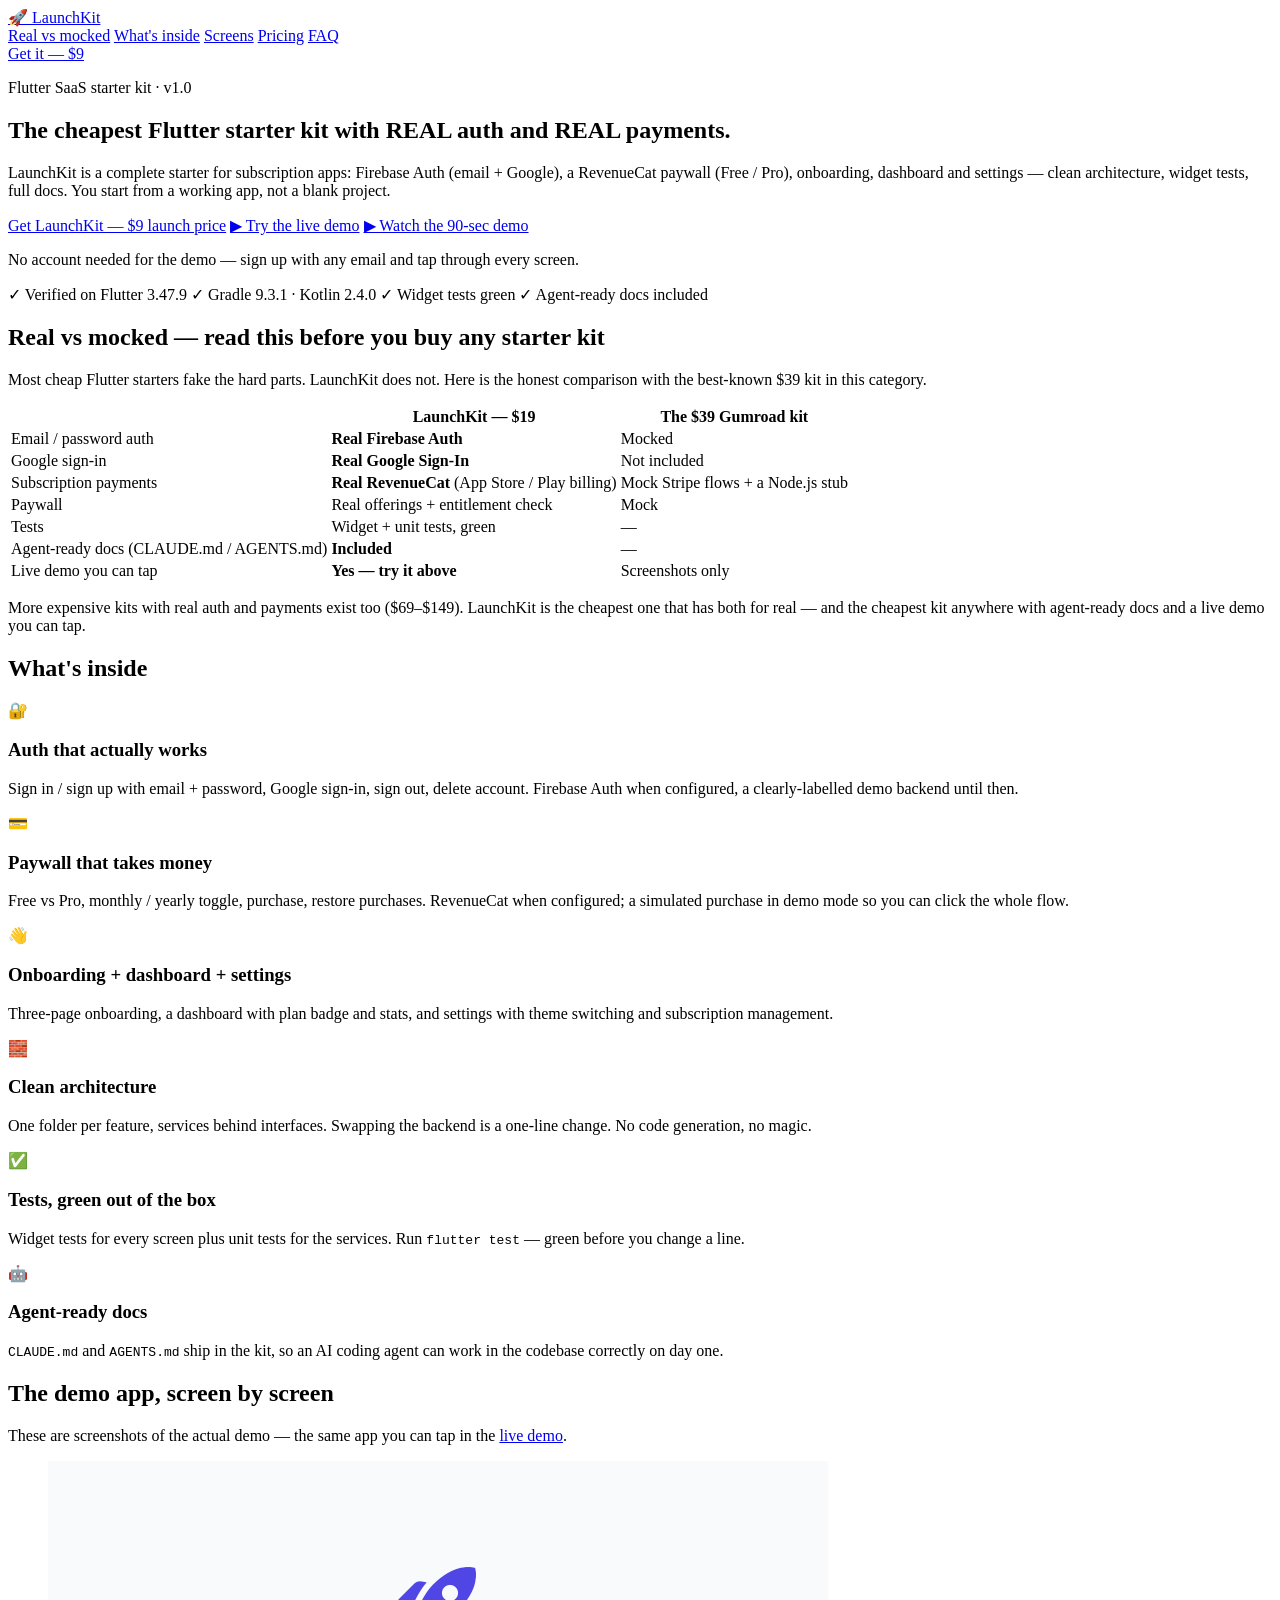
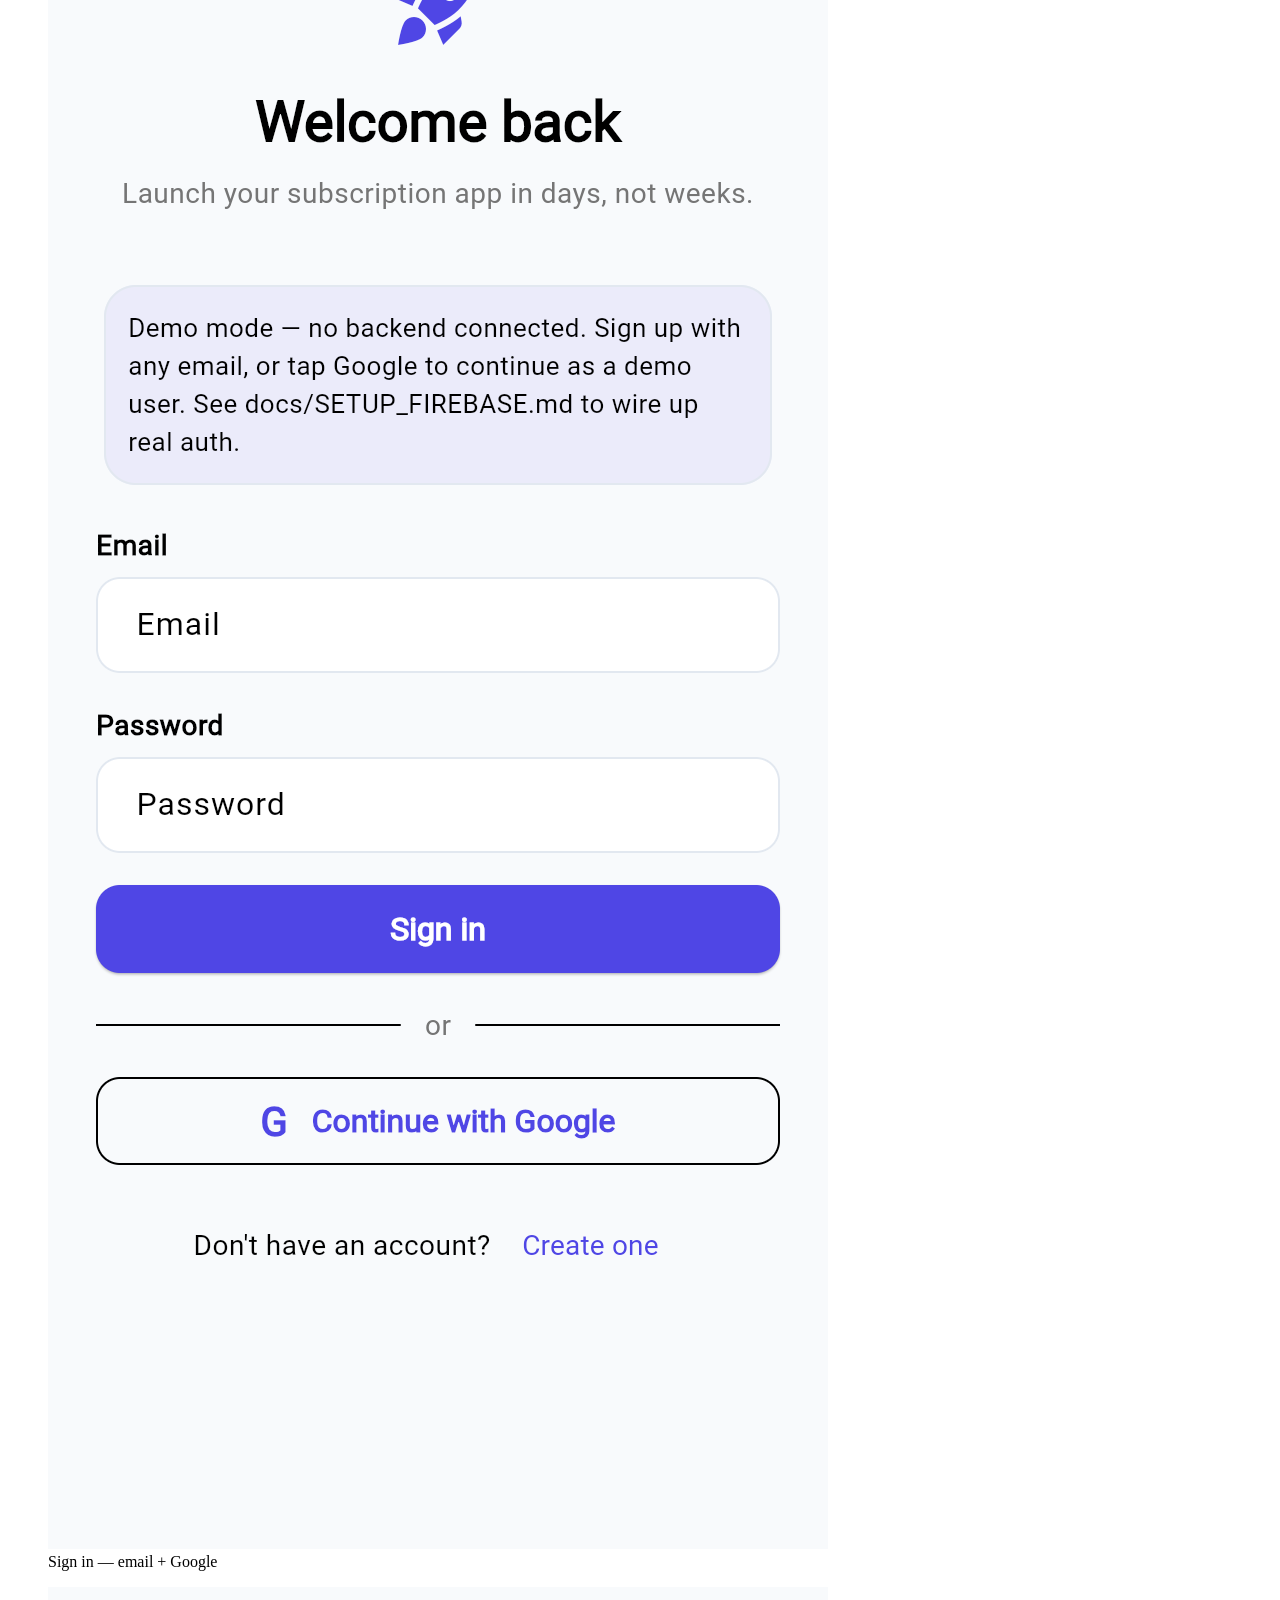
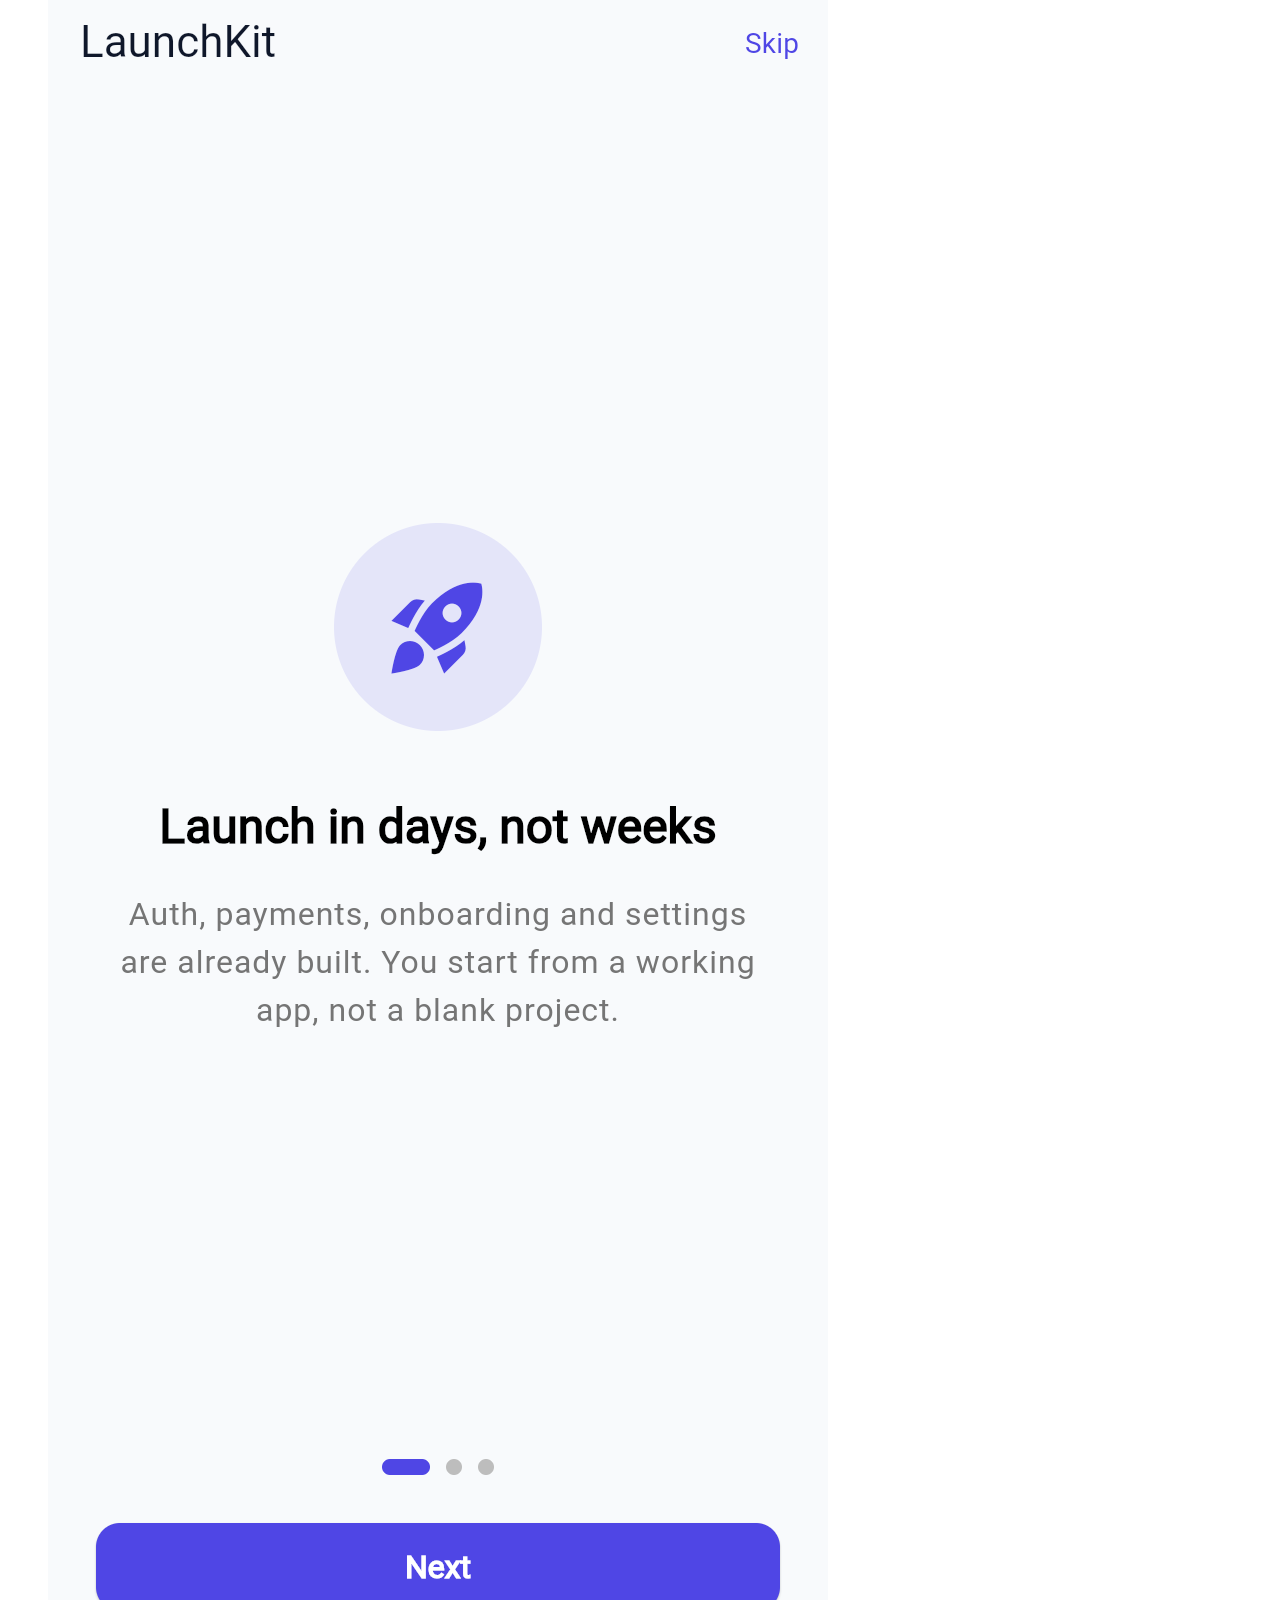
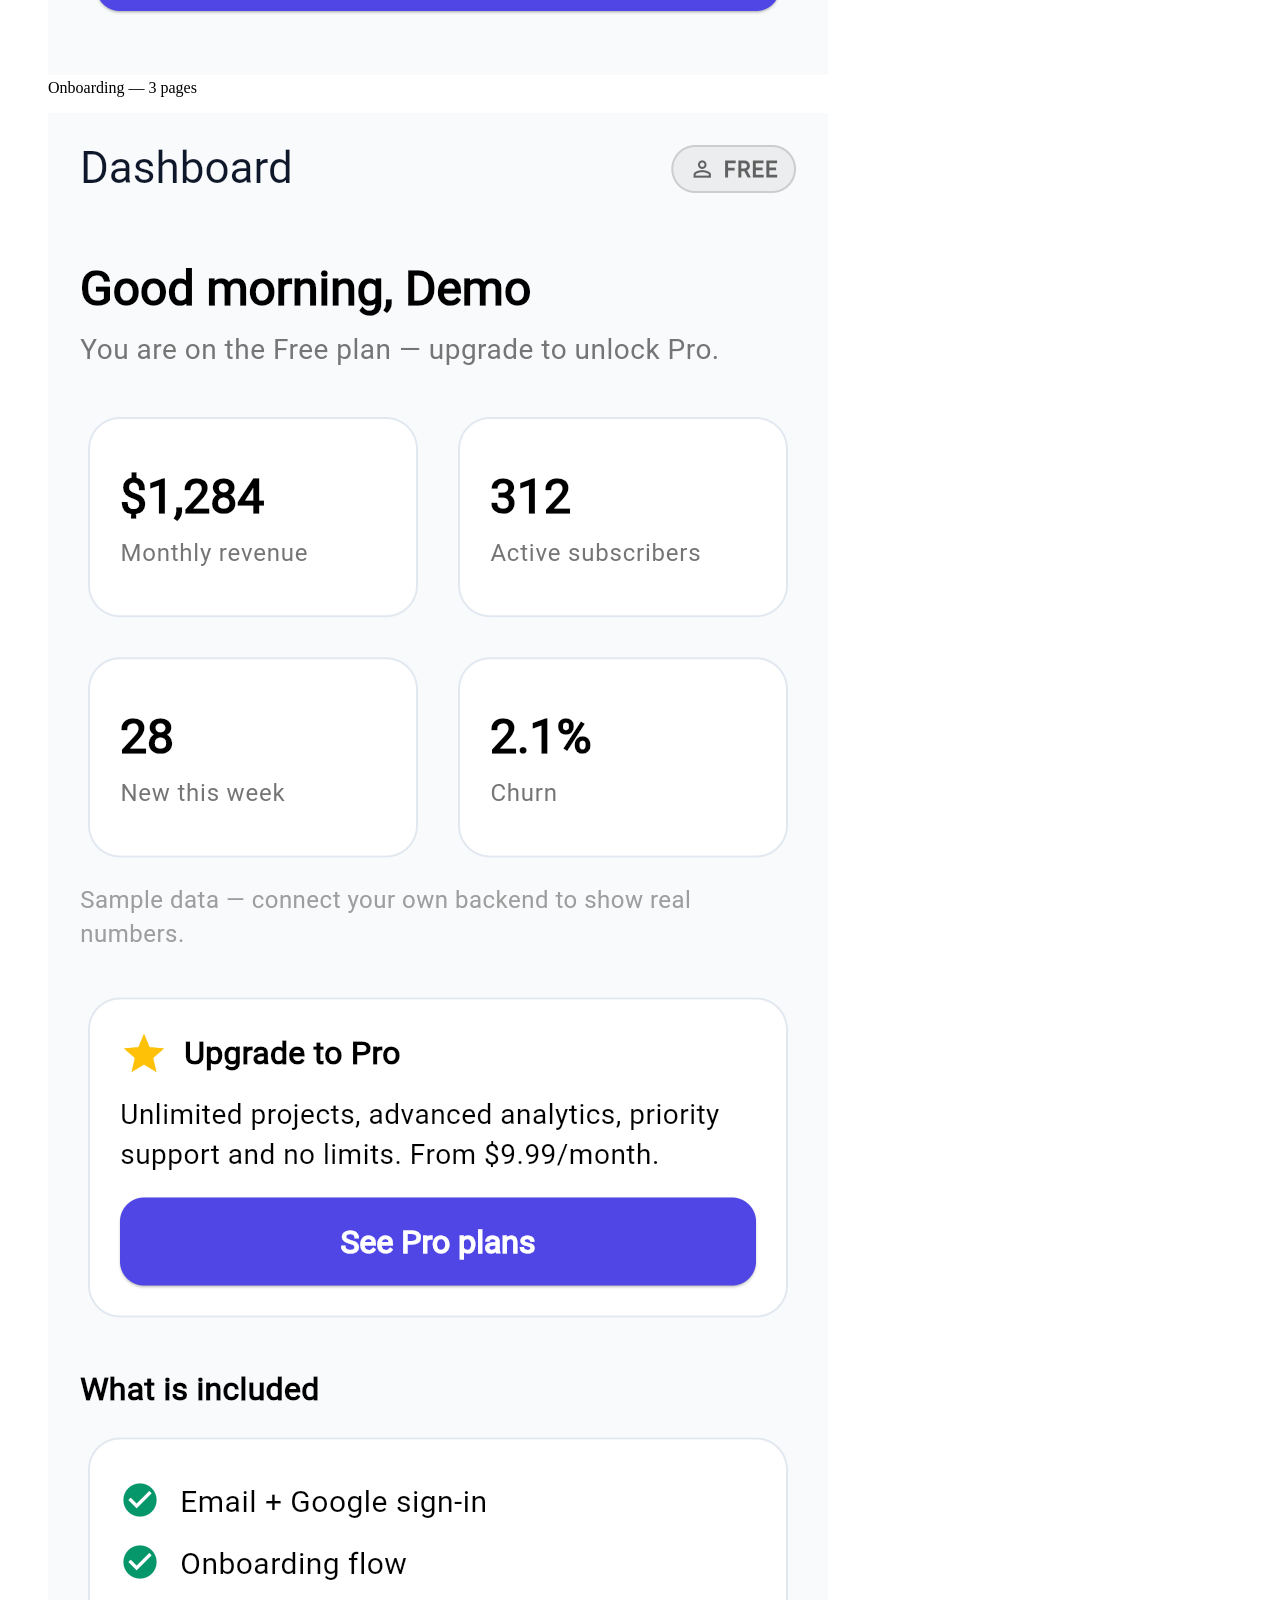
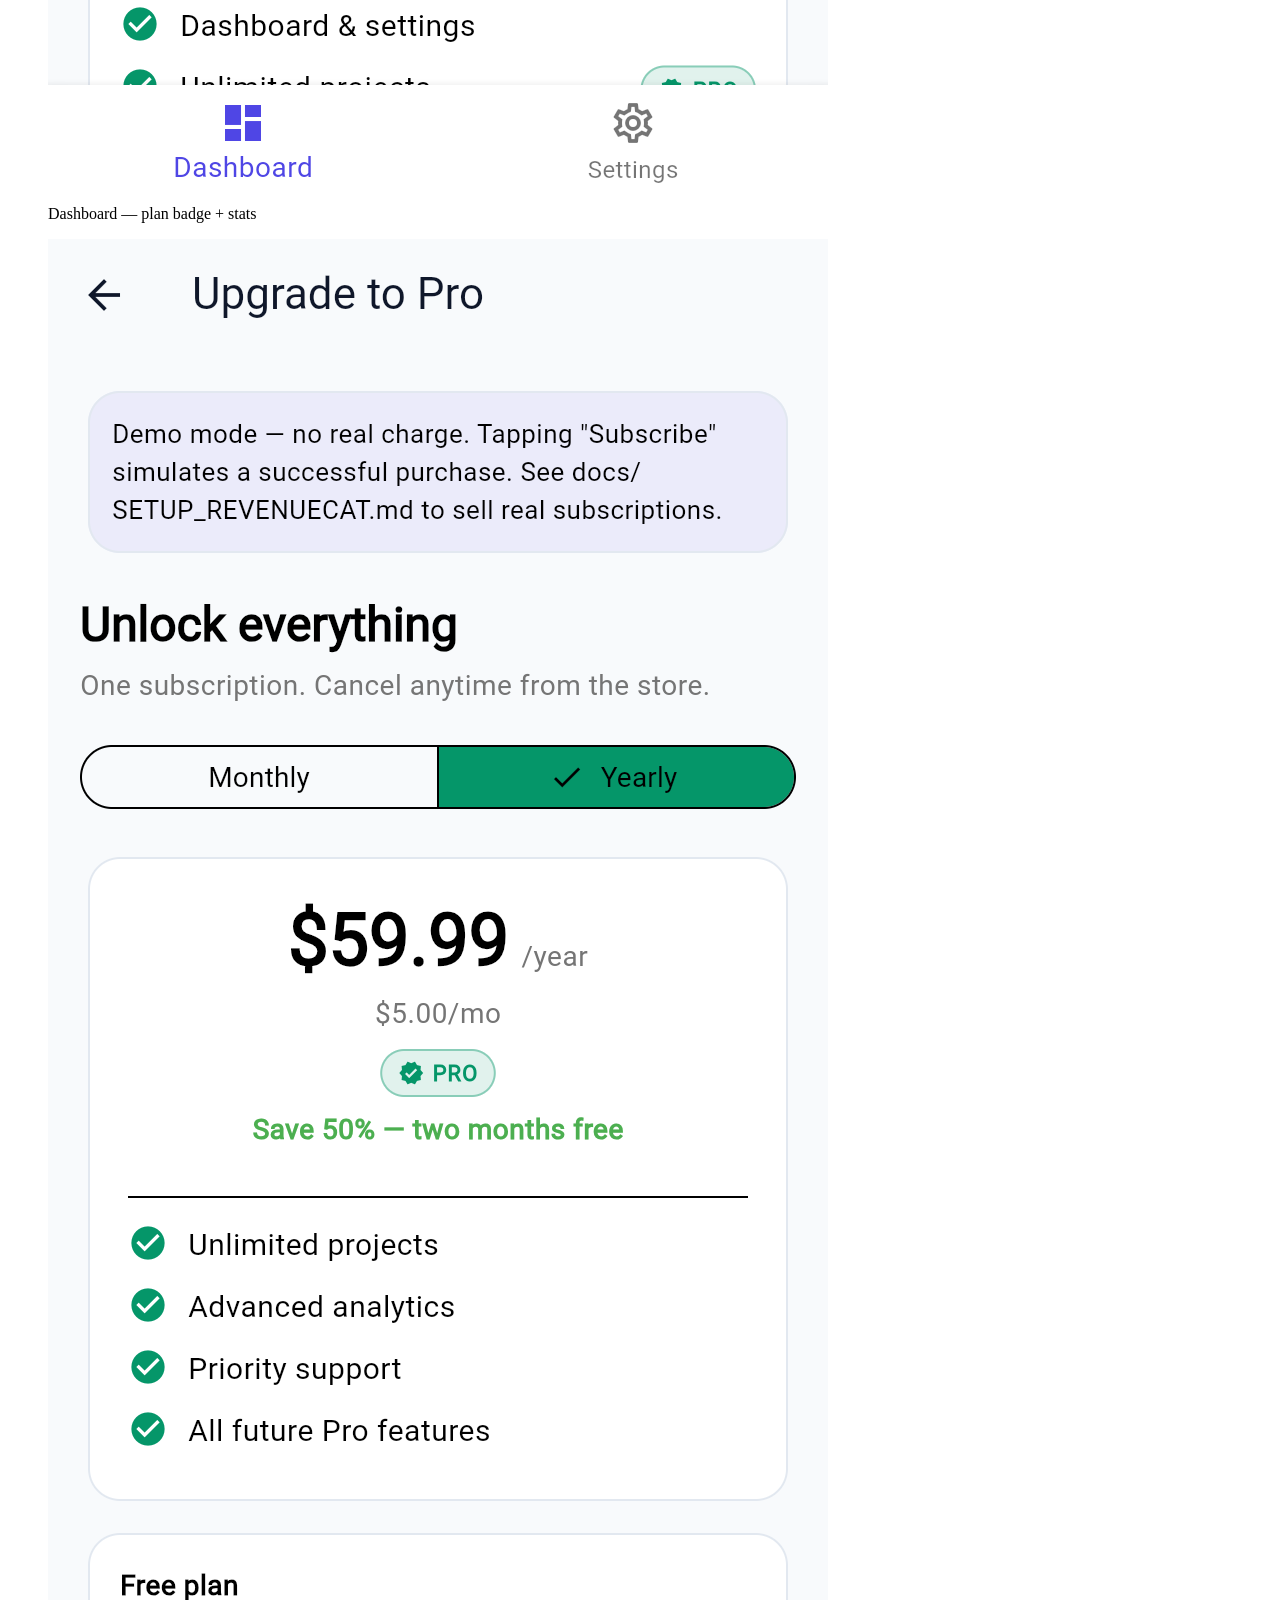
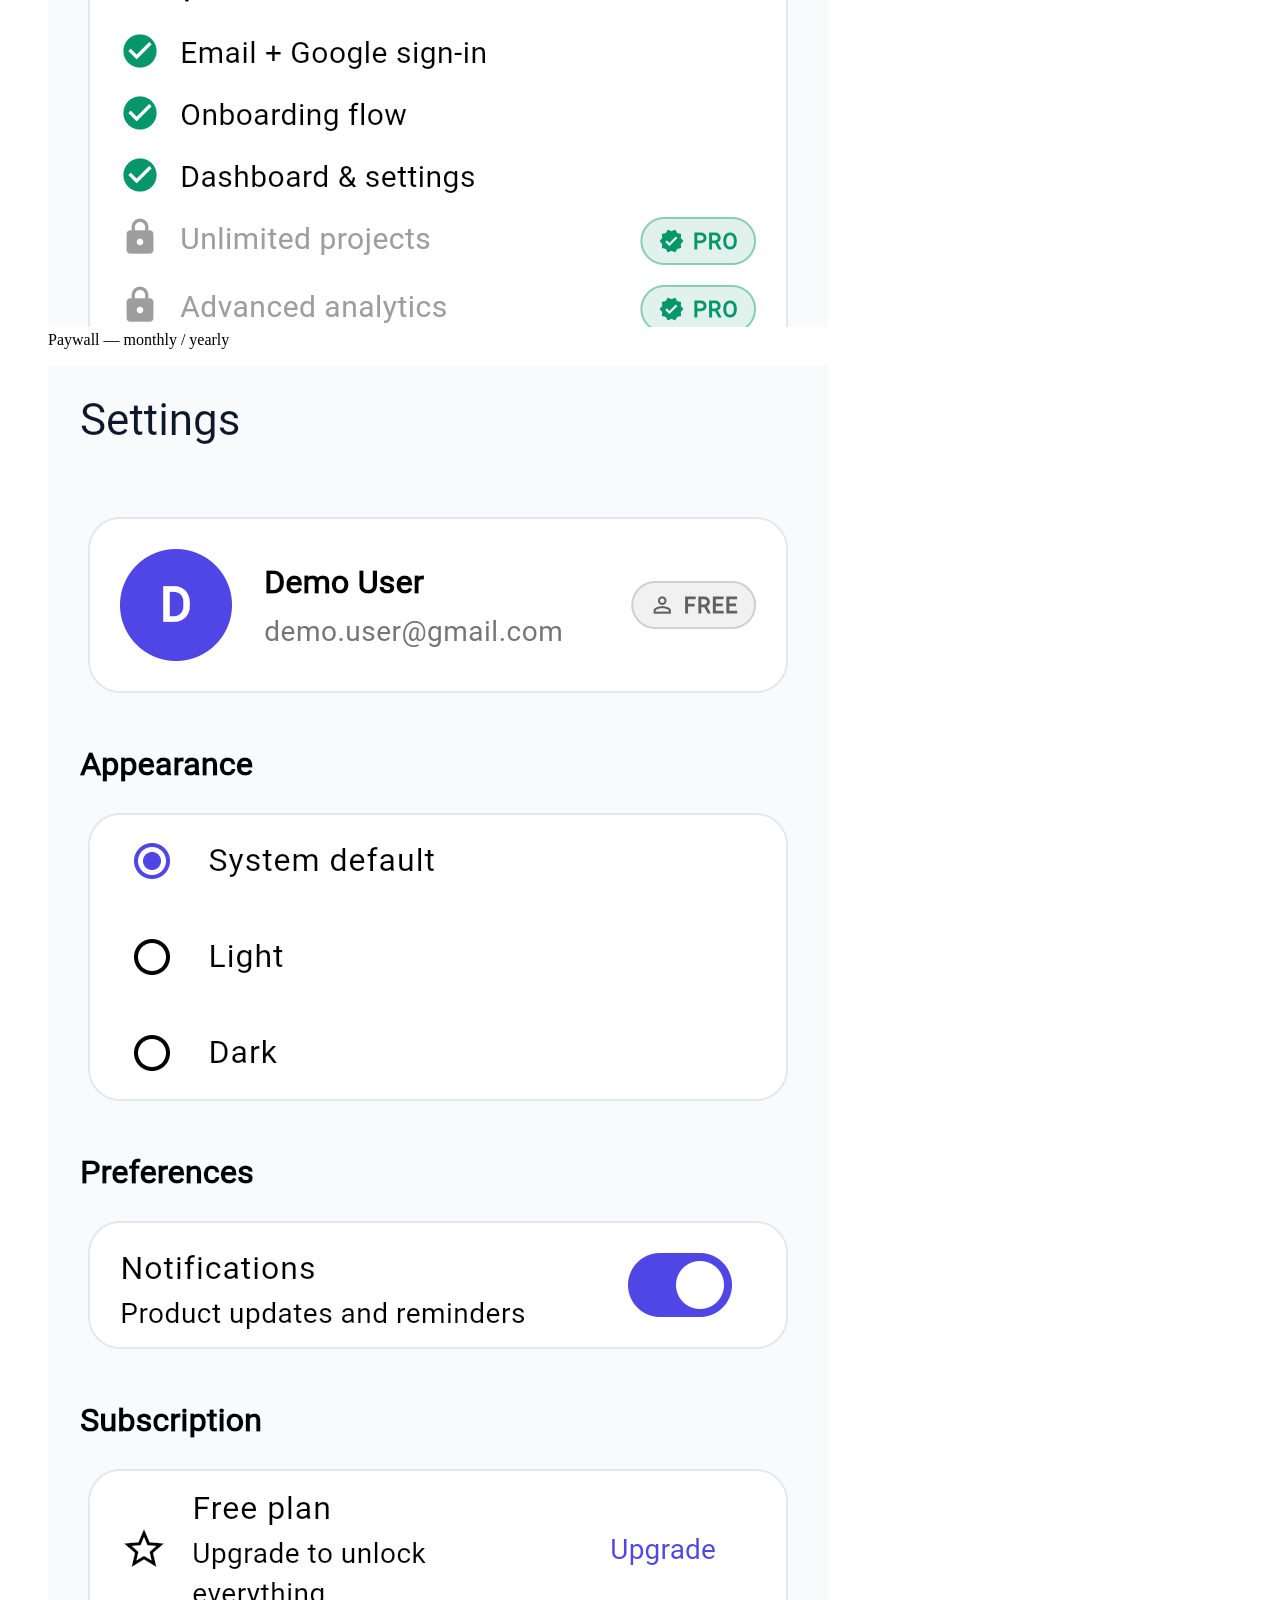
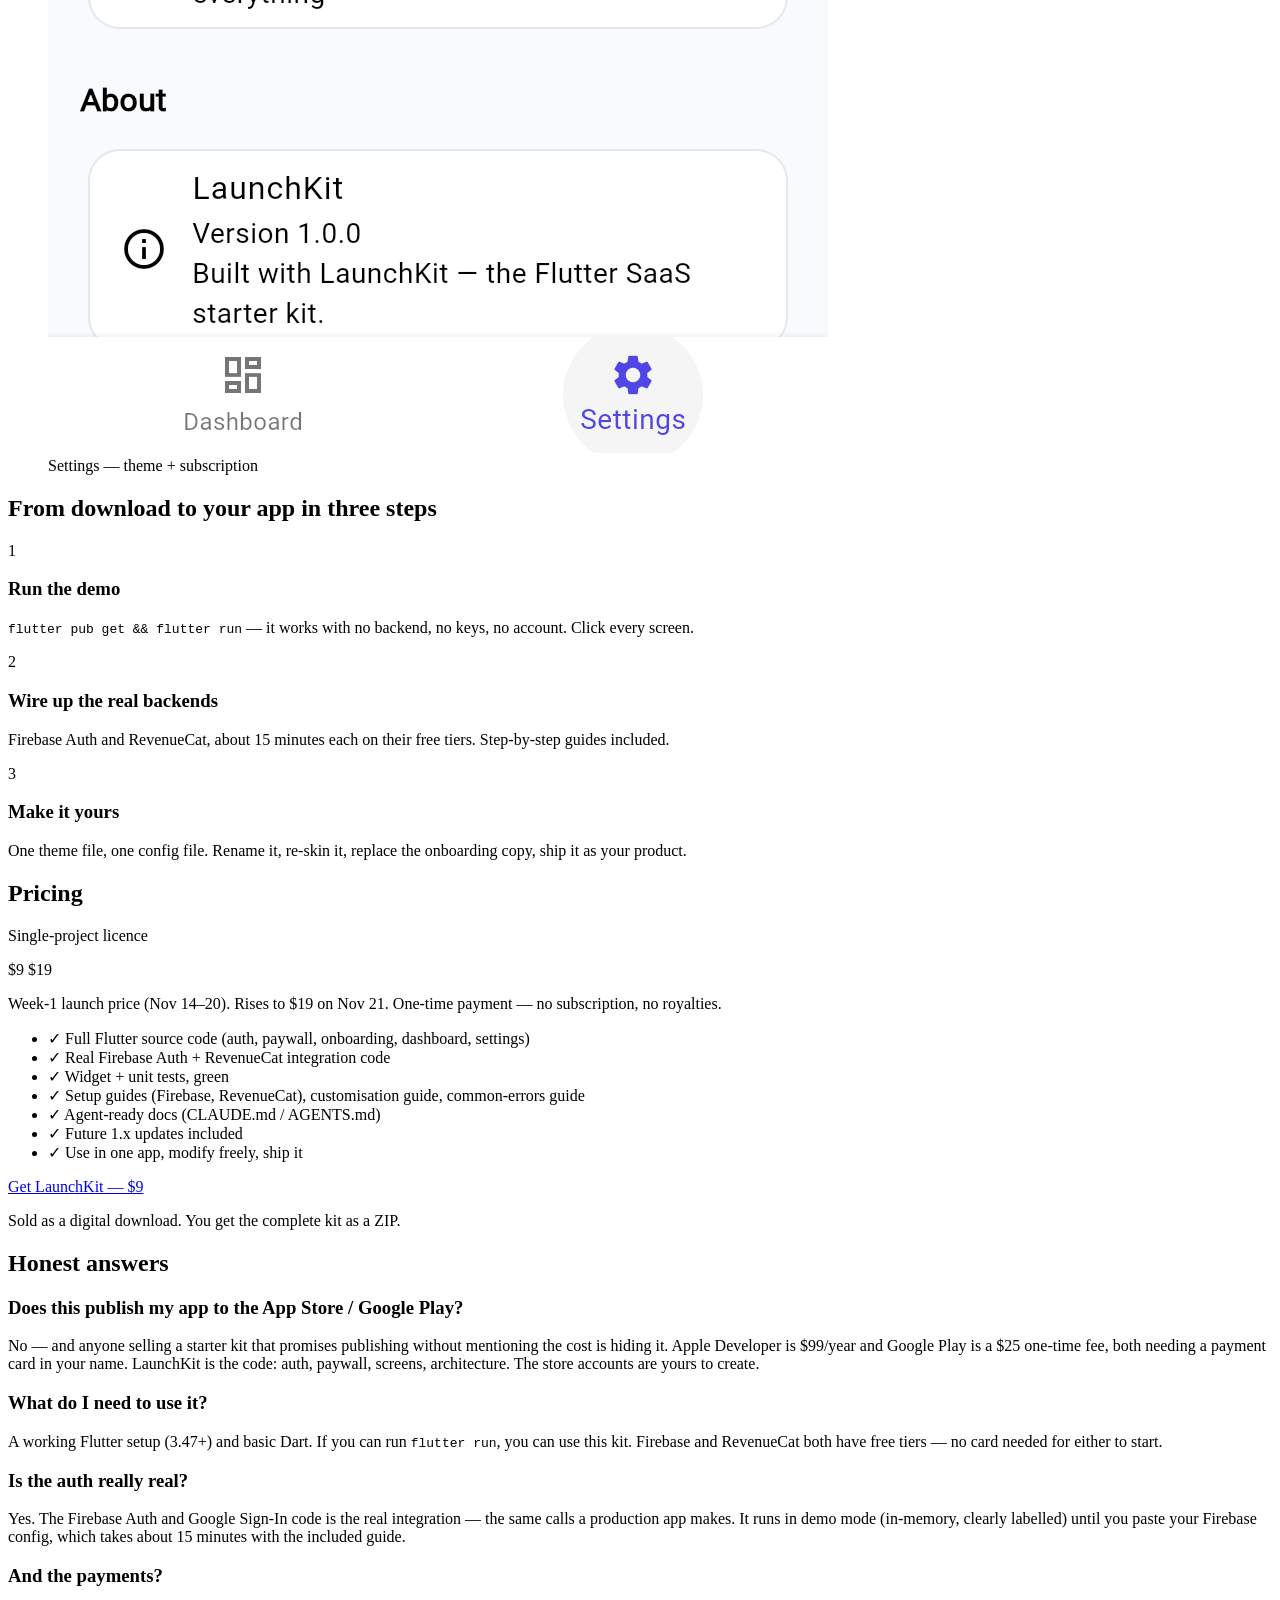
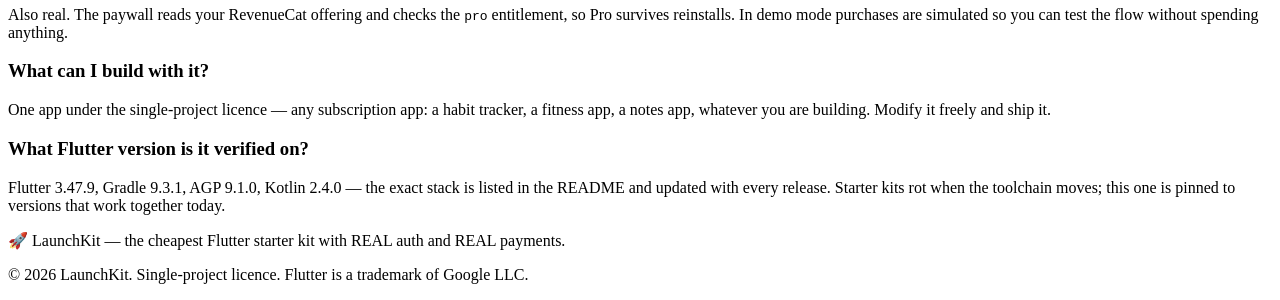
==== commit bfa25628: "SEO: FAQPage JSON-LD for the 6 visible FAQs (rich-result eligibility)" ====
--- a/index.html
+++ b/index.html
@@ -5,7 +5,90 @@
 <meta name="viewport" content="width=device-width, initial-scale=1.0">
 <title>LaunchKit — The cheapest Flutter starter kit with REAL auth and REAL payments</title>
 <meta name="description" content="LaunchKit is a complete Flutter starter kit for subscription apps: real Firebase Auth, real RevenueCat paywall, onboarding, dashboard, settings. $19 one-time, $9 launch week (Nov 14–21). Try the live demo before you buy.">
-<link rel="stylesheet" href="styles.css">
+<meta property="og:type" content="website">
+<meta property="og:url" content="https://eres0045.github.io/launchkit/">
+<meta property="og:title" content="LaunchKit — The cheapest Flutter starter kit with REAL auth and REAL payments">
+<meta property="og:description" content="LaunchKit is a complete Flutter starter kit for subscription apps: real Firebase Auth, real RevenueCat paywall, onboarding, dashboard, settings. $19 one-time, $9 launch week (Nov 14–21). Try the live demo before you buy.">
+<meta property="og:image" content="https://eres0045.github.io/launchkit/devto-cover.png">
+<meta name="twitter:card" content="summary_large_image">
+<meta name="twitter:title" content="LaunchKit — The cheapest Flutter starter kit with REAL auth and REAL payments">
+<meta name="twitter:description" content="LaunchKit is a complete Flutter starter kit for subscription apps: real Firebase Auth, real RevenueCat paywall, onboarding, dashboard, settings. $19 one-time, $9 launch week (Nov 14–21). Try the live demo before you buy.">
+<meta name="twitter:image" content="https://eres0045.github.io/launchkit/devto-cover.png">
+<script type="application/ld+json">
+{
+  "@context": "https://schema.org",
+  "@type": "SoftwareApplication",
+  "name": "LaunchKit",
+  "applicationCategory": "DeveloperApplication",
+  "operatingSystem": "Web, iOS, Android",
+  "description": "LaunchKit is a complete Flutter starter kit for subscription apps: real Firebase Auth, real RevenueCat paywall, onboarding, dashboard, settings. $19 one-time, $9 launch week (Nov 14–21). Try the live demo before you buy.",
+  "url": "https://eres0045.github.io/launchkit/",
+  "offers": {
+    "@type": "Offer",
+    "price": "9",
+    "priceCurrency": "USD",
+    "priceValidUntil": "2026-11-21",
+    "availability": "https://schema.org/InStock",
+    "url": "https://eres0045.github.io/launchkit/"
+  }
+}
+</script>
+<script type="application/ld+json">
+{
+  "@context": "https://schema.org",
+  "@type": "FAQPage",
+  "mainEntity": [
+    {
+      "@type": "Question",
+      "name": "Does this publish my app to the App Store / Google Play?",
+      "acceptedAnswer": {
+        "@type": "Answer",
+        "text": "No — and anyone selling a starter kit that promises publishing without mentioning the cost is hiding it. Apple Developer is $99/year and Google Play is a $25 one-time fee, both needing a payment card in your name. LaunchKit is the code: auth, paywall, screens, architecture. The store accounts are yours to create."
+      }
+    },
+    {
+      "@type": "Question",
+      "name": "What do I need to use it?",
+      "acceptedAnswer": {
+        "@type": "Answer",
+        "text": "A working Flutter setup (3.47+) and basic Dart. If you can run flutter run, you can use this kit. Firebase and RevenueCat both have free tiers — no card needed for either to start."
+      }
+    },
+    {
+      "@type": "Question",
+      "name": "Is the auth really real?",
+      "acceptedAnswer": {
+        "@type": "Answer",
+        "text": "Yes. The Firebase Auth and Google Sign-In code is the real integration — the same calls a production app makes. It runs in demo mode (in-memory, clearly labelled) until you paste your Firebase config, which takes about 15 minutes with the included guide."
+      }
+    },
+    {
+      "@type": "Question",
+      "name": "And the payments?",
+      "acceptedAnswer": {
+        "@type": "Answer",
+        "text": "Also real. The paywall reads your RevenueCat offering and checks the pro entitlement, so Pro survives reinstalls. In demo mode purchases are simulated so you can test the flow without spending anything."
+      }
+    },
+    {
+      "@type": "Question",
+      "name": "What can I build with it?",
+      "acceptedAnswer": {
+        "@type": "Answer",
+        "text": "One app under the single-project licence — any subscription app: a habit tracker, a fitness app, a notes app, whatever you are building. Modify it freely and ship it."
+      }
+    },
+    {
+      "@type": "Question",
+      "name": "What Flutter version is it verified on?",
+      "acceptedAnswer": {
+        "@type": "Answer",
+        "text": "Flutter 3.47.9, Gradle 9.3.1, AGP 9.1.0, Kotlin 2.4.0 — the exact stack is listed in the README and updated with every release. Starter kits rot when the toolchain moves; this one is pinned to versions that work together today."
+      }
+    }
+  ]
+}
+</script>
 </head>
 <body>
 
